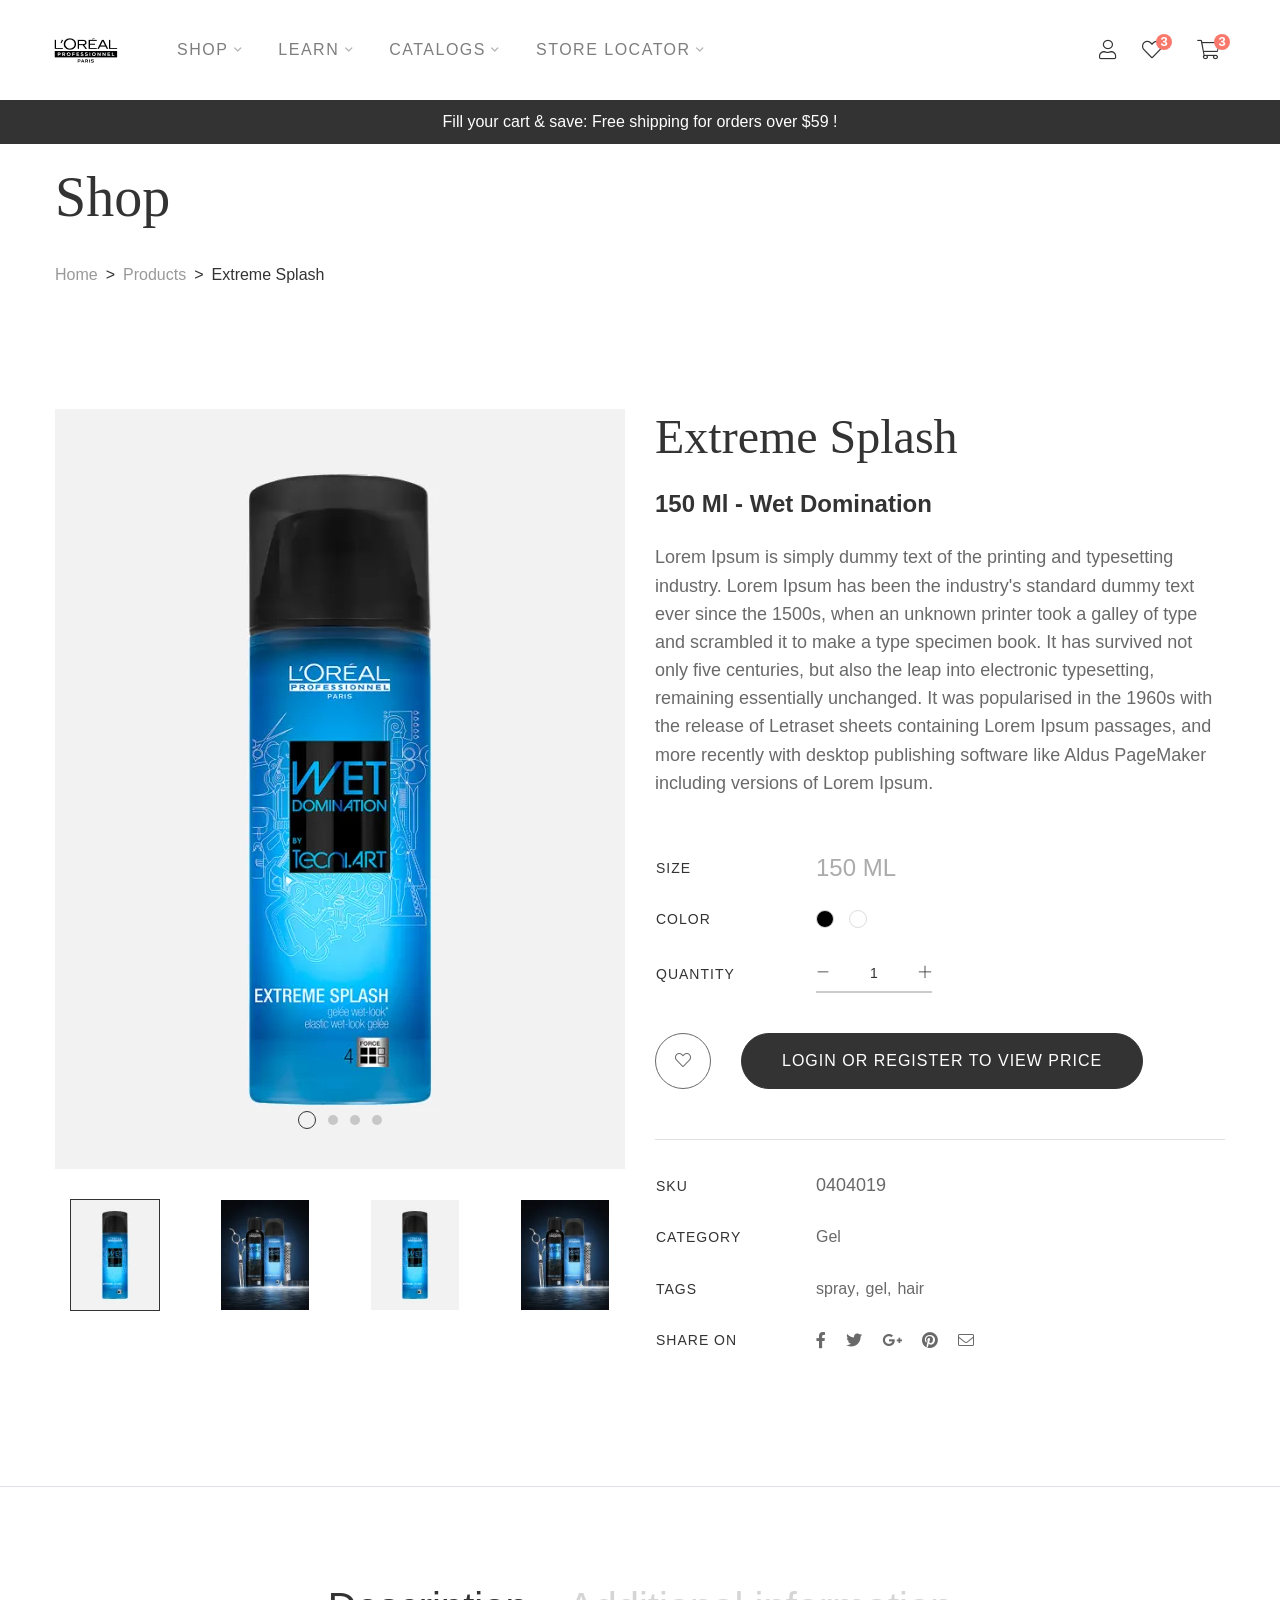
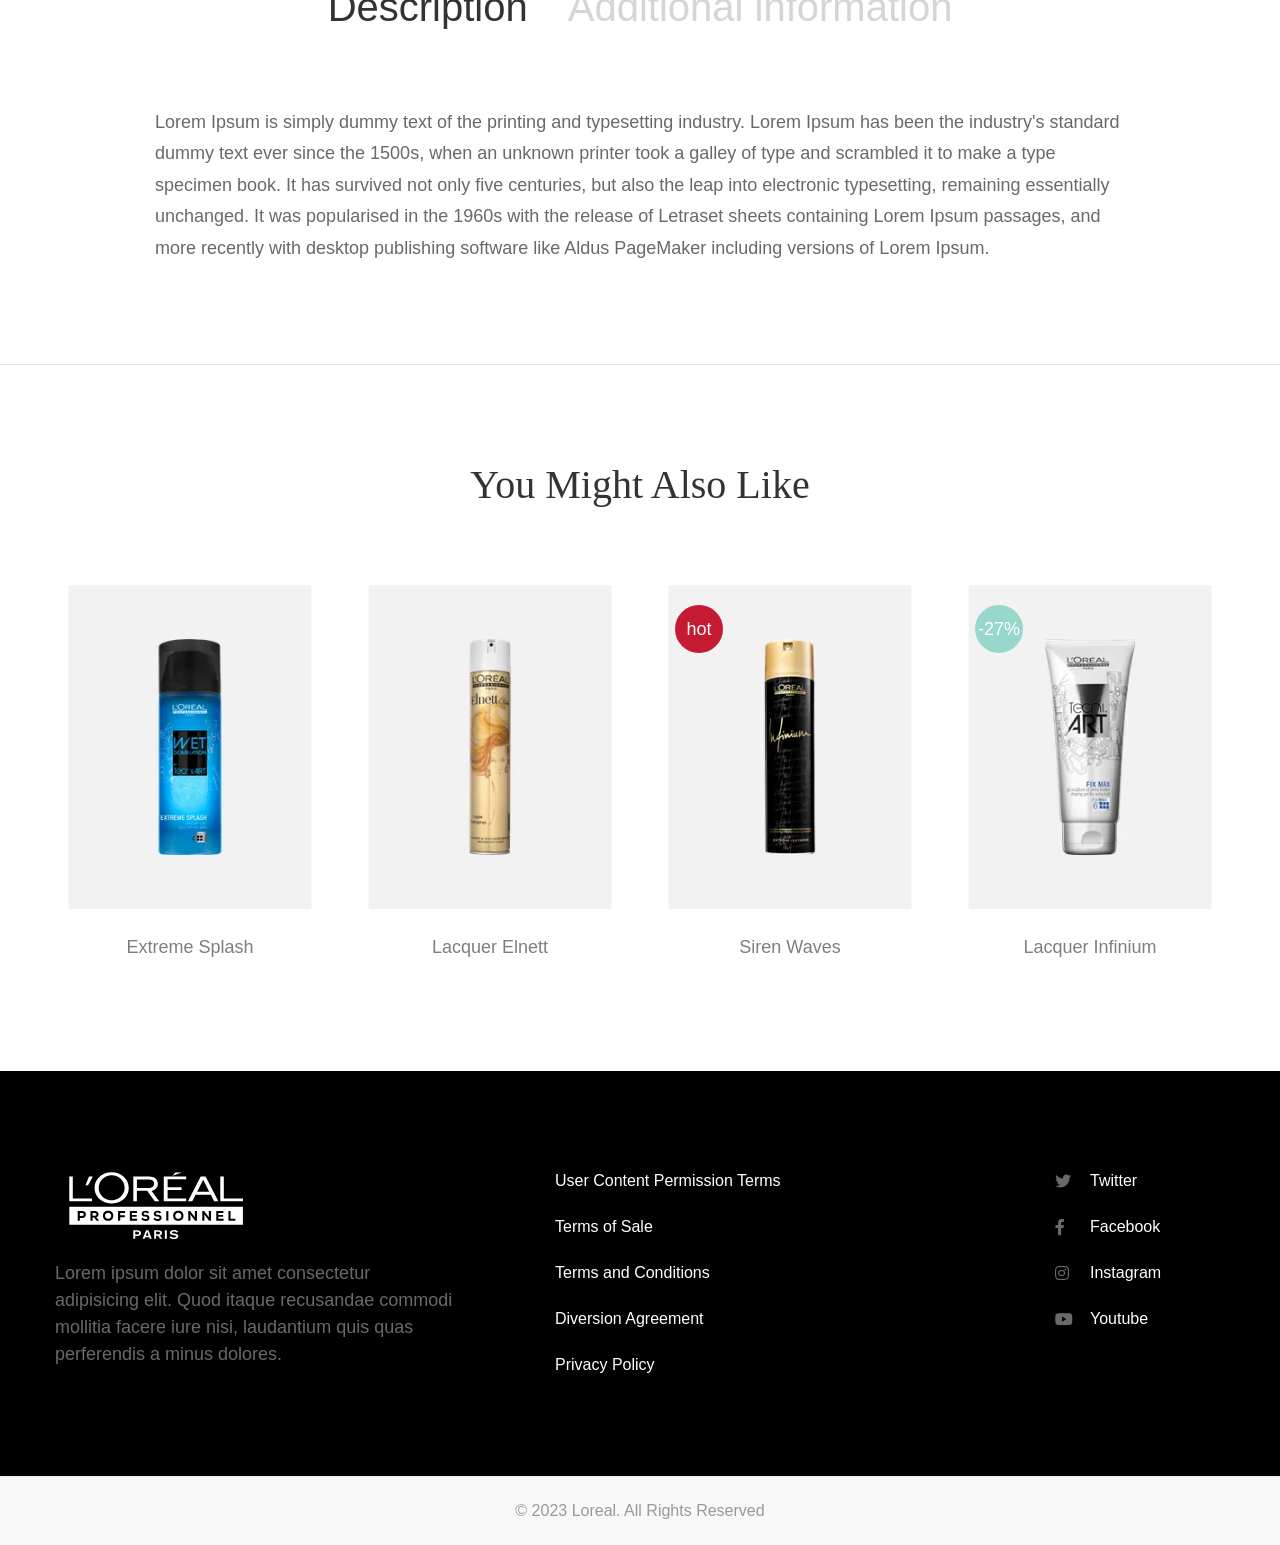
==== product-details.html @ 591c1746 "new Project" ====
<!DOCTYPE html>
<html class="no-js" lang="en">


<!-- Mirrored from htmldemo.net/learts/learts/product-details.html by HTTrack Website Copier/3.x [XR&CO'2014], Wed, 22 Mar 2023 07:00:36 GMT -->
<head>
    <meta charset="utf-8">
    <meta http-equiv="x-ua-compatible" content="ie=edge">
    <title>L'Oréal Professionnel Hair Color, Hair Care, Hair Styling & Hair Treatment Products</title>
    <meta name="robots" content="noindex, follow" />
    <meta name="description" content="">
    <meta name="viewport" content="width=device-width, initial-scale=1, shrink-to-fit=no">
    <!-- Favicon -->
    <link rel="shortcut icon" type="image/x-icon" href="assets/images/favicon.ico">

    <!-- CSS
	============================================ -->

    <!-- Vendor CSS (Bootstrap & Icon Font) -->
    <link rel="stylesheet" href="assets/css/vendor/bootstrap.min.css">
    <link rel="stylesheet" href="assets/css/vendor/font-awesome-pro.min.css">
    <link rel="stylesheet" href="assets/css/vendor/themify-icons.css">

    <!-- Plugins CSS (All Plugins Files) -->
    <link rel="stylesheet" href="assets/css/plugins/select2.min.css">
    <link rel="stylesheet" href="assets/css/plugins/perfect-scrollbar.css">
    <link rel="stylesheet" href="assets/css/plugins/swiper.min.css">
    <link rel="stylesheet" href="assets/css/plugins/nice-select.css">
    <link rel="stylesheet" href="assets/css/plugins/ion.rangeSlider.min.css">
    <link rel="stylesheet" href="assets/css/plugins/photoswipe.css">
    <link rel="stylesheet" href="assets/css/plugins/photoswipe-default-skin.css">
    <link rel="stylesheet" href="assets/css/plugins/magnific-popup.css">
    <link rel="stylesheet" href="assets/css/plugins/slick.css">

    <!-- Main Style CSS -->
    <!-- <link rel="stylesheet" href="assets/css/style.css"> -->

    <!-- Use the minified version files listed below for better performance and remove the files listed above -->
    <!-- <link rel="stylesheet" href="assets/css/vendor/vendor.min.css">
    <link rel="stylesheet" href="assets/css/plugins/plugins.min.css"> -->
    <link rel="stylesheet" href="assets/css/style.css">

</head>

<body>

    <!-- Header Section Start -->
    <div class="header-section section section-fluid bg-white d-none d-xl-block">
        <div class="container">
            <div class="row align-items-center">

                <!-- Header Logo Start -->
                <div class="col-auto">
                    <div class="header-logo">
                        <a href="index.html"><img src="assets/images/logo/logo-2.webp" alt="Learts Logo"></a>
                    </div>
                </div>
                <!-- Header Logo End -->

                <!-- Search Start -->
                <div class="col-auto me-auto">
                    <nav class="site-main-menu site-main-menu-left menu-height-100 justify-content-center">
                        <ul>
                            <li class="has-children"><a href="#"><span class="menu-text">Shop</span></a>
                                <ul class="sub-menu mega-menu">
                                    <li>
                                        <a href="javascript:void(0);" class="mega-menu-title"><span class="menu-text">Product Formats</span></a>
                                        <ul>
                                            <li> <a href="javascript:void(0);"><span class="menu-text">Best Sellers</span></a></li>
                                            <li> <a href="javascript:void(0);"><span class="menu-text">Permanent</span></a></li>
                                            <li> <a href="javascript:void(0);"><span class="menu-text">Permanent and Ammonia-Free</span></a></li>
                                            <li> <a href="javascript:void(0);"><span class="menu-text">Semi Permanent and Ammonia-Free</span></a></li>
                                            <li> <a href="javascript:void(0);"><span class="menu-text">Decolouration</span></a></li>
                                            <li> <a href="javascript:void(0);"><span class="menu-text">lazy_active</span></a></li>
                                        </ul>
                                    </li>
                                    <li>
                                        <a href="javascript:void(0);" class="mega-menu-title"><span class="menu-text">Results</span></a>
                                        <ul>
                                            <li><a href="javascript:void(0);"><span class="menu-text">Mochas</span></a></li>
                                            <li><a href="javascript:void(0);"><span class="menu-text">Ombre</span></a></li>
                                            <li><a href="javascript:void(0);"><span class="menu-text">Balayage</span></a></li>
                                            <li><a href="javascript:void(0);"><span class="menu-text">Reds, Iridescents &amp; Coppers</span></a></li>
                                            <li><a href="javascript:void(0);"><span class="menu-text">Warm Browns</span></a></li>
                                            <li><a href="javascript:void(0);"><span class="menu-text">Cool Browns</span></a></li>
                                            <li><a href="javascript:void(0);"><span class="menu-text">Golds</span></a></li>
                                            <li><a href="javascript:void(0);"><span class="menu-text">Ashes, Mattes</span></a></li>
                                            <li><a href="javascript:void(0);"><span class="menu-text">All Hair Color Results</span></a></li>
                                    </ul>
                                    </li>
                                    <li>
                                        <a href="javascript:void(0);" class="mega-menu-title"><span class="menu-text">Ranges</span></a>
                                        <ul>
                                            <li><a href="javascript:void(0);"><span class="menu-text">Majirel</span></a></li>
                                            <li><a href="javascript:void(0);"><span class="menu-text">Inoa</span></a></li>
                                            <li><a href="javascript:void(0);"><span class="menu-text">Dia Color</span></a></li>
                                            <li><a href="javascript:void(0);"><span class="menu-text">Blond Studio</span></a></li>
                                            <li><a href="javascript:void(0);"><span class="menu-text">All Hair Color Ranges</span></a></li>
                                    </ul>
                                    </li>
                                </ul>
                            </li>
                            <li class="has-children"><a href="#"><span class="menu-text">Learn</span></a>
                                <ul class="sub-menu mega-menu">
                                    <li>
                                        <a href="javascript:void(0);" class="mega-menu-title"><span class="menu-text">Product Formats</span></a>
                                        <ul>
                                            <li> <a href="javascript:void(0);"><span class="menu-text">Best Sellers</span></a></li>
                                            <li> <a href="javascript:void(0);"><span class="menu-text">Permanent</span></a></li>
                                            <li> <a href="javascript:void(0);"><span class="menu-text">Permanent and Ammonia-Free</span></a></li>
                                            <li> <a href="javascript:void(0);"><span class="menu-text">Semi Permanent and Ammonia-Free</span></a></li>
                                            <li> <a href="javascript:void(0);"><span class="menu-text">Decolouration</span></a></li>
                                            <li> <a href="javascript:void(0);"><span class="menu-text">lazy_active</span></a></li>
                                        </ul>
                                    </li>
                                    <li>
                                        <a href="javascript:void(0);" class="mega-menu-title"><span class="menu-text">Results</span></a>
                                        <ul>
                                            <li><a href="javascript:void(0);"><span class="menu-text">Mochas</span></a></li>
                                            <li><a href="javascript:void(0);"><span class="menu-text">Ombre</span></a></li>
                                            <li><a href="javascript:void(0);"><span class="menu-text">Balayage</span></a></li>
                                            <li><a href="javascript:void(0);"><span class="menu-text">Reds, Iridescents &amp; Coppers</span></a></li>
                                            <li><a href="javascript:void(0);"><span class="menu-text">Warm Browns</span></a></li>
                                            <li><a href="javascript:void(0);"><span class="menu-text">Cool Browns</span></a></li>
                                            <li><a href="javascript:void(0);"><span class="menu-text">Golds</span></a></li>
                                            <li><a href="javascript:void(0);"><span class="menu-text">Ashes, Mattes</span></a></li>
                                            <li><a href="javascript:void(0);"><span class="menu-text">All Hair Color Results</span></a></li>
                                    </ul>
                                    </li>
                                    <li>
                                        <a href="javascript:void(0);" class="mega-menu-title"><span class="menu-text">Ranges</span></a>
                                        <ul>
                                            <li><a href="javascript:void(0);"><span class="menu-text">Majirel</span></a></li>
                                            <li><a href="javascript:void(0);"><span class="menu-text">Inoa</span></a></li>
                                            <li><a href="javascript:void(0);"><span class="menu-text">Dia Color</span></a></li>
                                            <li><a href="javascript:void(0);"><span class="menu-text">Blond Studio</span></a></li>
                                            <li><a href="javascript:void(0);"><span class="menu-text">All Hair Color Ranges</span></a></li>
                                    </ul>
                                    </li>
                                </ul>
                            </li>
                            <li class="has-children"><a href="#"><span class="menu-text">Catalogs</span></a>
                                <ul class="sub-menu mega-menu">
                                    <li>
                                        <a href="javascript:void(0);" class="mega-menu-title"><span class="menu-text">Product Formats</span></a>
                                        <ul>
                                            <li> <a href="javascript:void(0);"><span class="menu-text">Best Sellers</span></a></li>
                                            <li> <a href="javascript:void(0);"><span class="menu-text">Permanent</span></a></li>
                                            <li> <a href="javascript:void(0);"><span class="menu-text">Permanent and Ammonia-Free</span></a></li>
                                            <li> <a href="javascript:void(0);"><span class="menu-text">Semi Permanent and Ammonia-Free</span></a></li>
                                            <li> <a href="javascript:void(0);"><span class="menu-text">Decolouration</span></a></li>
                                            <li> <a href="javascript:void(0);"><span class="menu-text">lazy_active</span></a></li>
                                        </ul>
                                    </li>
                                    <li>
                                        <a href="javascript:void(0);" class="mega-menu-title"><span class="menu-text">Results</span></a>
                                        <ul>
                                            <li><a href="javascript:void(0);"><span class="menu-text">Mochas</span></a></li>
                                            <li><a href="javascript:void(0);"><span class="menu-text">Ombre</span></a></li>
                                            <li><a href="javascript:void(0);"><span class="menu-text">Balayage</span></a></li>
                                            <li><a href="javascript:void(0);"><span class="menu-text">Reds, Iridescents &amp; Coppers</span></a></li>
                                            <li><a href="javascript:void(0);"><span class="menu-text">Warm Browns</span></a></li>
                                            <li><a href="javascript:void(0);"><span class="menu-text">Cool Browns</span></a></li>
                                            <li><a href="javascript:void(0);"><span class="menu-text">Golds</span></a></li>
                                            <li><a href="javascript:void(0);"><span class="menu-text">Ashes, Mattes</span></a></li>
                                            <li><a href="javascript:void(0);"><span class="menu-text">All Hair Color Results</span></a></li>
                                    </ul>
                                    </li>
                                    <li>
                                        <a href="javascript:void(0);" class="mega-menu-title"><span class="menu-text">Ranges</span></a>
                                        <ul>
                                            <li><a href="javascript:void(0);"><span class="menu-text">Majirel</span></a></li>
                                            <li><a href="javascript:void(0);"><span class="menu-text">Inoa</span></a></li>
                                            <li><a href="javascript:void(0);"><span class="menu-text">Dia Color</span></a></li>
                                            <li><a href="javascript:void(0);"><span class="menu-text">Blond Studio</span></a></li>
                                            <li><a href="javascript:void(0);"><span class="menu-text">All Hair Color Ranges</span></a></li>
                                    </ul>
                                    </li>
                                </ul>
                            </li>
                            <li class="has-children"><a href="#"><span class="menu-text">Store Locator</span></a>
                                <ul class="sub-menu mega-menu">
                                    <li>
                                        <a href="javascript:void(0);" class="mega-menu-title"><span class="menu-text">Product Formats</span></a>
                                        <ul>
                                            <li> <a href="javascript:void(0);"><span class="menu-text">Best Sellers</span></a></li>
                                            <li> <a href="javascript:void(0);"><span class="menu-text">Permanent</span></a></li>
                                            <li> <a href="javascript:void(0);"><span class="menu-text">Permanent and Ammonia-Free</span></a></li>
                                            <li> <a href="javascript:void(0);"><span class="menu-text">Semi Permanent and Ammonia-Free</span></a></li>
                                            <li> <a href="javascript:void(0);"><span class="menu-text">Decolouration</span></a></li>
                                            <li> <a href="javascript:void(0);"><span class="menu-text">lazy_active</span></a></li>
                                        </ul>
                                    </li>
                                    <li>
                                        <a href="javascript:void(0);" class="mega-menu-title"><span class="menu-text">Results</span></a>
                                        <ul>
                                            <li><a href="javascript:void(0);"><span class="menu-text">Mochas</span></a></li>
                                            <li><a href="javascript:void(0);"><span class="menu-text">Ombre</span></a></li>
                                            <li><a href="javascript:void(0);"><span class="menu-text">Balayage</span></a></li>
                                            <li><a href="javascript:void(0);"><span class="menu-text">Reds, Iridescents &amp; Coppers</span></a></li>
                                            <li><a href="javascript:void(0);"><span class="menu-text">Warm Browns</span></a></li>
                                            <li><a href="javascript:void(0);"><span class="menu-text">Cool Browns</span></a></li>
                                            <li><a href="javascript:void(0);"><span class="menu-text">Golds</span></a></li>
                                            <li><a href="javascript:void(0);"><span class="menu-text">Ashes, Mattes</span></a></li>
                                            <li><a href="javascript:void(0);"><span class="menu-text">All Hair Color Results</span></a></li>
                                    </ul>
                                    </li>
                                    <li>
                                        <a href="javascript:void(0);" class="mega-menu-title"><span class="menu-text">Ranges</span></a>
                                        <ul>
                                            <li><a href="javascript:void(0);"><span class="menu-text">Majirel</span></a></li>
                                            <li><a href="javascript:void(0);"><span class="menu-text">Inoa</span></a></li>
                                            <li><a href="javascript:void(0);"><span class="menu-text">Dia Color</span></a></li>
                                            <li><a href="javascript:void(0);"><span class="menu-text">Blond Studio</span></a></li>
                                            <li><a href="javascript:void(0);"><span class="menu-text">All Hair Color Ranges</span></a></li>
                                    </ul>
                                    </li>
                                </ul>
                            </li>
                        </ul>
                    </nav>
                </div>
                <!-- Search End -->

                <!-- Header Tools Start -->
                <div class="col-auto">
                    <div class="header-tools justify-content-end">
                        <div class="header-login">
                            <a href="my-account.html"><i class="fal fa-user"></i></a>
                        </div>
                        <div class="header-wishlist">
                            <a href="#offcanvas-wishlist" class="offcanvas-toggle"><span class="wishlist-count">3</span><i class="fal fa-heart"></i></a>
                        </div>
                        <div class="header-cart">
                            <a href="#offcanvas-cart" class="offcanvas-toggle"><span class="cart-count">3</span><i class="fal fa-shopping-cart"></i></a>
                        </div>
                    </div>
                </div>
                <!-- Header Tools End -->

            </div>
        </div>

    </div>
    <!-- Header Section End -->

    <!-- Header Section Start -->
    <div class="sticky-header section bg-white section-fluid d-none d-xl-block">
        <div class="container">
            <div class="row align-items-center">

                <!-- Header Logo Start -->
                <div class="col-xl-auto col">
                    <div class="header-logo">
                        <a href="index.html"><img src="assets/images/logo/logo-2.webp" alt="Learts Logo"></a>
                    </div>
                </div>
                <!-- Header Logo End -->

                <!-- Search Start -->
                <div class="col-auto me-auto d-none d-xl-block">
                    <nav class="site-main-menu site-main-menu-left justify-content-center">
                        <ul>
                            <li class="has-children"><a href="#"><span class="menu-text">Shop</span></a>
                                <ul class="sub-menu mega-menu">
                                    <li>
                                        <a href="javascript:void(0);" class="mega-menu-title"><span class="menu-text">Product Formats</span></a>
                                        <ul>
                                            <li> <a href="javascript:void(0);"><span class="menu-text">Best Sellers</span></a></li>
                                            <li> <a href="javascript:void(0);"><span class="menu-text">Permanent</span></a></li>
                                            <li> <a href="javascript:void(0);"><span class="menu-text">Permanent and Ammonia-Free</span></a></li>
                                            <li> <a href="javascript:void(0);"><span class="menu-text">Semi Permanent and Ammonia-Free</span></a></li>
                                            <li> <a href="javascript:void(0);"><span class="menu-text">Decolouration</span></a></li>
                                            <li> <a href="javascript:void(0);"><span class="menu-text">lazy_active</span></a></li>
                                        </ul>
                                    </li>
                                    <li>
                                        <a href="javascript:void(0);" class="mega-menu-title"><span class="menu-text">Results</span></a>
                                        <ul>
                                            <li><a href="javascript:void(0);"><span class="menu-text">Mochas</span></a></li>
                                            <li><a href="javascript:void(0);"><span class="menu-text">Ombre</span></a></li>
                                            <li><a href="javascript:void(0);"><span class="menu-text">Balayage</span></a></li>
                                            <li><a href="javascript:void(0);"><span class="menu-text">Reds, Iridescents &amp; Coppers</span></a></li>
                                            <li><a href="javascript:void(0);"><span class="menu-text">Warm Browns</span></a></li>
                                            <li><a href="javascript:void(0);"><span class="menu-text">Cool Browns</span></a></li>
                                            <li><a href="javascript:void(0);"><span class="menu-text">Golds</span></a></li>
                                            <li><a href="javascript:void(0);"><span class="menu-text">Ashes, Mattes</span></a></li>
                                            <li><a href="javascript:void(0);"><span class="menu-text">All Hair Color Results</span></a></li>
                                    </ul>
                                    </li>
                                    <li>
                                        <a href="javascript:void(0);" class="mega-menu-title"><span class="menu-text">Ranges</span></a>
                                        <ul>
                                            <li><a href="javascript:void(0);"><span class="menu-text">Majirel</span></a></li>
                                            <li><a href="javascript:void(0);"><span class="menu-text">Inoa</span></a></li>
                                            <li><a href="javascript:void(0);"><span class="menu-text">Dia Color</span></a></li>
                                            <li><a href="javascript:void(0);"><span class="menu-text">Blond Studio</span></a></li>
                                            <li><a href="javascript:void(0);"><span class="menu-text">All Hair Color Ranges</span></a></li>
                                    </ul>
                                    </li>
                                </ul>
                            </li>
                            <li class="has-children"><a href="#"><span class="menu-text">Learn</span></a>
                                <ul class="sub-menu mega-menu">
                                    <li>
                                        <a href="javascript:void(0);" class="mega-menu-title"><span class="menu-text">Product Formats</span></a>
                                        <ul>
                                            <li> <a href="javascript:void(0);"><span class="menu-text">Best Sellers</span></a></li>
                                            <li> <a href="javascript:void(0);"><span class="menu-text">Permanent</span></a></li>
                                            <li> <a href="javascript:void(0);"><span class="menu-text">Permanent and Ammonia-Free</span></a></li>
                                            <li> <a href="javascript:void(0);"><span class="menu-text">Semi Permanent and Ammonia-Free</span></a></li>
                                            <li> <a href="javascript:void(0);"><span class="menu-text">Decolouration</span></a></li>
                                            <li> <a href="javascript:void(0);"><span class="menu-text">lazy_active</span></a></li>
                                        </ul>
                                    </li>
                                    <li>
                                        <a href="javascript:void(0);" class="mega-menu-title"><span class="menu-text">Results</span></a>
                                        <ul>
                                            <li><a href="javascript:void(0);"><span class="menu-text">Mochas</span></a></li>
                                            <li><a href="javascript:void(0);"><span class="menu-text">Ombre</span></a></li>
                                            <li><a href="javascript:void(0);"><span class="menu-text">Balayage</span></a></li>
                                            <li><a href="javascript:void(0);"><span class="menu-text">Reds, Iridescents &amp; Coppers</span></a></li>
                                            <li><a href="javascript:void(0);"><span class="menu-text">Warm Browns</span></a></li>
                                            <li><a href="javascript:void(0);"><span class="menu-text">Cool Browns</span></a></li>
                                            <li><a href="javascript:void(0);"><span class="menu-text">Golds</span></a></li>
                                            <li><a href="javascript:void(0);"><span class="menu-text">Ashes, Mattes</span></a></li>
                                            <li><a href="javascript:void(0);"><span class="menu-text">All Hair Color Results</span></a></li>
                                    </ul>
                                    </li>
                                    <li>
                                        <a href="javascript:void(0);" class="mega-menu-title"><span class="menu-text">Ranges</span></a>
                                        <ul>
                                            <li><a href="javascript:void(0);"><span class="menu-text">Majirel</span></a></li>
                                            <li><a href="javascript:void(0);"><span class="menu-text">Inoa</span></a></li>
                                            <li><a href="javascript:void(0);"><span class="menu-text">Dia Color</span></a></li>
                                            <li><a href="javascript:void(0);"><span class="menu-text">Blond Studio</span></a></li>
                                            <li><a href="javascript:void(0);"><span class="menu-text">All Hair Color Ranges</span></a></li>
                                    </ul>
                                    </li>
                                </ul>
                            </li>
                            <li class="has-children"><a href="#"><span class="menu-text">Catalogs</span></a>
                                <ul class="sub-menu mega-menu">
                                    <li>
                                        <a href="javascript:void(0);" class="mega-menu-title"><span class="menu-text">Product Formats</span></a>
                                        <ul>
                                            <li> <a href="javascript:void(0);"><span class="menu-text">Best Sellers</span></a></li>
                                            <li> <a href="javascript:void(0);"><span class="menu-text">Permanent</span></a></li>
                                            <li> <a href="javascript:void(0);"><span class="menu-text">Permanent and Ammonia-Free</span></a></li>
                                            <li> <a href="javascript:void(0);"><span class="menu-text">Semi Permanent and Ammonia-Free</span></a></li>
                                            <li> <a href="javascript:void(0);"><span class="menu-text">Decolouration</span></a></li>
                                            <li> <a href="javascript:void(0);"><span class="menu-text">lazy_active</span></a></li>
                                        </ul>
                                    </li>
                                    <li>
                                        <a href="javascript:void(0);" class="mega-menu-title"><span class="menu-text">Results</span></a>
                                        <ul>
                                            <li><a href="javascript:void(0);"><span class="menu-text">Mochas</span></a></li>
                                            <li><a href="javascript:void(0);"><span class="menu-text">Ombre</span></a></li>
                                            <li><a href="javascript:void(0);"><span class="menu-text">Balayage</span></a></li>
                                            <li><a href="javascript:void(0);"><span class="menu-text">Reds, Iridescents &amp; Coppers</span></a></li>
                                            <li><a href="javascript:void(0);"><span class="menu-text">Warm Browns</span></a></li>
                                            <li><a href="javascript:void(0);"><span class="menu-text">Cool Browns</span></a></li>
                                            <li><a href="javascript:void(0);"><span class="menu-text">Golds</span></a></li>
                                            <li><a href="javascript:void(0);"><span class="menu-text">Ashes, Mattes</span></a></li>
                                            <li><a href="javascript:void(0);"><span class="menu-text">All Hair Color Results</span></a></li>
                                    </ul>
                                    </li>
                                    <li>
                                        <a href="javascript:void(0);" class="mega-menu-title"><span class="menu-text">Ranges</span></a>
                                        <ul>
                                            <li><a href="javascript:void(0);"><span class="menu-text">Majirel</span></a></li>
                                            <li><a href="javascript:void(0);"><span class="menu-text">Inoa</span></a></li>
                                            <li><a href="javascript:void(0);"><span class="menu-text">Dia Color</span></a></li>
                                            <li><a href="javascript:void(0);"><span class="menu-text">Blond Studio</span></a></li>
                                            <li><a href="javascript:void(0);"><span class="menu-text">All Hair Color Ranges</span></a></li>
                                    </ul>
                                    </li>
                                </ul>
                            </li>
                            <li class="has-children"><a href="#"><span class="menu-text">Store Locator</span></a>
                                <ul class="sub-menu mega-menu">
                                    <li>
                                        <a href="javascript:void(0);" class="mega-menu-title"><span class="menu-text">Product Formats</span></a>
                                        <ul>
                                            <li> <a href="javascript:void(0);"><span class="menu-text">Best Sellers</span></a></li>
                                            <li> <a href="javascript:void(0);"><span class="menu-text">Permanent</span></a></li>
                                            <li> <a href="javascript:void(0);"><span class="menu-text">Permanent and Ammonia-Free</span></a></li>
                                            <li> <a href="javascript:void(0);"><span class="menu-text">Semi Permanent and Ammonia-Free</span></a></li>
                                            <li> <a href="javascript:void(0);"><span class="menu-text">Decolouration</span></a></li>
                                            <li> <a href="javascript:void(0);"><span class="menu-text">lazy_active</span></a></li>
                                        </ul>
                                    </li>
                                    <li>
                                        <a href="javascript:void(0);" class="mega-menu-title"><span class="menu-text">Results</span></a>
                                        <ul>
                                            <li><a href="javascript:void(0);"><span class="menu-text">Mochas</span></a></li>
                                            <li><a href="javascript:void(0);"><span class="menu-text">Ombre</span></a></li>
                                            <li><a href="javascript:void(0);"><span class="menu-text">Balayage</span></a></li>
                                            <li><a href="javascript:void(0);"><span class="menu-text">Reds, Iridescents &amp; Coppers</span></a></li>
                                            <li><a href="javascript:void(0);"><span class="menu-text">Warm Browns</span></a></li>
                                            <li><a href="javascript:void(0);"><span class="menu-text">Cool Browns</span></a></li>
                                            <li><a href="javascript:void(0);"><span class="menu-text">Golds</span></a></li>
                                            <li><a href="javascript:void(0);"><span class="menu-text">Ashes, Mattes</span></a></li>
                                            <li><a href="javascript:void(0);"><span class="menu-text">All Hair Color Results</span></a></li>
                                    </ul>
                                    </li>
                                    <li>
                                        <a href="javascript:void(0);" class="mega-menu-title"><span class="menu-text">Ranges</span></a>
                                        <ul>
                                            <li><a href="javascript:void(0);"><span class="menu-text">Majirel</span></a></li>
                                            <li><a href="javascript:void(0);"><span class="menu-text">Inoa</span></a></li>
                                            <li><a href="javascript:void(0);"><span class="menu-text">Dia Color</span></a></li>
                                            <li><a href="javascript:void(0);"><span class="menu-text">Blond Studio</span></a></li>
                                            <li><a href="javascript:void(0);"><span class="menu-text">All Hair Color Ranges</span></a></li>
                                    </ul>
                                    </li>
                                </ul>
                            </li>
                        </ul>
                    </nav>
                </div>
                <!-- Search End -->

            </div>
        </div>

    </div>
    <!-- Header Section End -->
    <!-- Mobile Header Section Start -->
    <div class="mobile-header bg-white section d-xl-none">
        <div class="container">
            <div class="row align-items-center">

                <!-- Header Logo Start -->
                <div class="col">
                    <div class="header-logo">
                        <a href="index.html"><img src="assets/images/logo/logo-2.webp" alt="Learts Logo"></a>
                    </div>
                </div>
                <!-- Header Logo End -->

                <!-- Header Tools Start -->
                <div class="col-auto">
                    <div class="header-tools justify-content-end">
                        <div class="header-login d-none d-sm-block">
                            <a href="my-account.html"><i class="fal fa-user"></i></a>
                        </div>
                        <div class="header-search d-none d-sm-block">
                            <a href="#offcanvas-search" class="offcanvas-toggle"><i class="fal fa-search"></i></a>
                        </div>
                        <div class="header-wishlist d-none d-sm-block">
                            <a href="#offcanvas-wishlist" class="offcanvas-toggle"><span class="wishlist-count">3</span><i class="fal fa-heart"></i></a>
                        </div>
                        <div class="header-cart">
                            <a href="#offcanvas-cart" class="offcanvas-toggle"><span class="cart-count">3</span><i class="fal fa-shopping-cart"></i></a>
                        </div>
                        <div class="mobile-menu-toggle">
                            <a href="#offcanvas-mobile-menu" class="offcanvas-toggle">
                                <svg viewBox="0 0 800 600">
                                    <path d="M300,220 C300,220 520,220 540,220 C740,220 640,540 520,420 C440,340 300,200 300,200" class="top"></path>
                                    <path d="M300,320 L540,320" class="middle"></path>
                                    <path d="M300,210 C300,210 520,210 540,210 C740,210 640,530 520,410 C440,330 300,190 300,190" class="bottom" transform="translate(480, 320) scale(1, -1) translate(-480, -318) "></path>
                                </svg>
                            </a>
                        </div>
                    </div>
                </div>
                <!-- Header Tools End -->

            </div>
        </div>
    </div>
    <!-- Mobile Header Section End -->

    <!-- Mobile Header Section Start -->
    <div class="mobile-header sticky-header bg-white section d-xl-none">
        <div class="container">
            <div class="row align-items-center">

                <!-- Header Logo Start -->
                <div class="col">
                    <div class="header-logo">
                        <a href="index.html"><img src="assets/images/logo/logo-2.webp" alt="Learts Logo"></a>
                    </div>
                </div>
                <!-- Header Logo End -->

                <!-- Header Tools Start -->
                <div class="col-auto">
                    <div class="header-tools justify-content-end">
                        <div class="header-login d-none d-sm-block">
                            <a href="my-account.html"><i class="fal fa-user"></i></a>
                        </div>
                        <div class="header-search d-none d-sm-block">
                            <a href="#offcanvas-search" class="offcanvas-toggle"><i class="fal fa-search"></i></a>
                        </div>
                        <div class="header-wishlist d-none d-sm-block">
                            <a href="#offcanvas-wishlist" class="offcanvas-toggle"><span class="wishlist-count">3</span><i class="fal fa-heart"></i></a>
                        </div>
                        <div class="header-cart">
                            <a href="#offcanvas-cart" class="offcanvas-toggle"><span class="cart-count">3</span><i class="fal fa-shopping-cart"></i></a>
                        </div>
                        <div class="mobile-menu-toggle">
                            <a href="#offcanvas-mobile-menu" class="offcanvas-toggle">
                                <svg viewBox="0 0 800 600">
                                    <path d="M300,220 C300,220 520,220 540,220 C740,220 640,540 520,420 C440,340 300,200 300,200" class="top"></path>
                                    <path d="M300,320 L540,320" class="middle"></path>
                                    <path d="M300,210 C300,210 520,210 540,210 C740,210 640,530 520,410 C440,330 300,190 300,190" class="bottom" transform="translate(480, 320) scale(1, -1) translate(-480, -318) "></path>
                                </svg>
                            </a>
                        </div>
                    </div>
                </div>
                <!-- Header Tools End -->

            </div>
        </div>
    </div>
    <!-- Mobile Header Section End -->

    <!-- OffCanvas Wishlist Start -->
    <div id="offcanvas-wishlist" class="offcanvas offcanvas-wishlist">
        <div class="inner">
            <div class="head">
                <span class="title">Wishlist</span>
                <button class="offcanvas-close">×</button>
            </div>
            <div class="body customScroll">
                <ul class="minicart-product-list">
                    <li>
                        <a href="product-details.html" class="image"><img src="assets/images/product/cart-product-1.webp" alt="Cart product Image"></a>
                        <div class="content">
                            <a href="product-details.html" class="title">Walnut Cutting Board</a>
                            <span class="quantity-price">1 x <span class="amount">$100.00</span></span>
                            <a href="#" class="remove">×</a>
                        </div>
                    </li>
                    <li>
                        <a href="product-details.html" class="image"><img src="assets/images/product/cart-product-2.webp" alt="Cart product Image"></a>
                        <div class="content">
                            <a href="product-details.html" class="title">Lucky Wooden Elephant</a>
                            <span class="quantity-price">1 x <span class="amount">$35.00</span></span>
                            <a href="#" class="remove">×</a>
                        </div>
                    </li>
                    <li>
                        <a href="product-details.html" class="image"><img src="assets/images/product/cart-product-3.webp" alt="Cart product Image"></a>
                        <div class="content">
                            <a href="product-details.html" class="title">Fish Cut Out Set</a>
                            <span class="quantity-price">1 x <span class="amount">$9.00</span></span>
                            <a href="#" class="remove">×</a>
                        </div>
                    </li>
                </ul>
            </div>
            <div class="foot">
                <div class="buttons">
                    <a href="wishlist.html" class="btn btn-dark btn-hover-primary">view wishlist</a>
                </div>
            </div>
        </div>
    </div>
    <!-- OffCanvas Wishlist End -->

    <!-- OffCanvas Cart Start -->
    <div id="offcanvas-cart" class="offcanvas offcanvas-cart">
        <div class="inner">
            <div class="head">
                <span class="title">Cart</span>
                <button class="offcanvas-close">×</button>
            </div>
            <div class="body customScroll">
                <ul class="minicart-product-list">
                    <li>
                        <a href="product-details.html" class="image"><img src="assets/images/product/cart-product-1.webp" alt="Cart product Image"></a>
                        <div class="content">
                            <a href="product-details.html" class="title">Walnut Cutting Board</a>
                            <span class="quantity-price">1 x <span class="amount">$100.00</span></span>
                            <a href="#" class="remove">×</a>
                        </div>
                    </li>
                    <li>
                        <a href="product-details.html" class="image"><img src="assets/images/product/cart-product-2.webp" alt="Cart product Image"></a>
                        <div class="content">
                            <a href="product-details.html" class="title">Lucky Wooden Elephant</a>
                            <span class="quantity-price">1 x <span class="amount">$35.00</span></span>
                            <a href="#" class="remove">×</a>
                        </div>
                    </li>
                    <li>
                        <a href="product-details.html" class="image"><img src="assets/images/product/cart-product-3.webp" alt="Cart product Image"></a>
                        <div class="content">
                            <a href="product-details.html" class="title">Fish Cut Out Set</a>
                            <span class="quantity-price">1 x <span class="amount">$9.00</span></span>
                            <a href="#" class="remove">×</a>
                        </div>
                    </li>
                </ul>
            </div>
            <div class="foot">
                <div class="sub-total">
                    <strong>Subtotal :</strong>
                    <span class="amount">$144.00</span>
                </div>
                <div class="buttons">
                    <a href="shopping-cart.html" class="btn btn-dark btn-hover-primary">view cart</a>
                    <a href="checkout.html" class="btn btn-outline-dark">checkout</a>
                </div>
                <p class="minicart-message">Free Shipping on All Orders Over $100!</p>
            </div>
        </div>
    </div>
    <!-- OffCanvas Cart End -->

    <!-- OffCanvas Search Start -->
    <div id="offcanvas-mobile-menu" class="offcanvas offcanvas-mobile-menu">
        <div class="inner customScroll">
            <div class="offcanvas-menu-search-form">
                <form action="#">
                    <input type="text" placeholder="Search...">
                    <button><i class="fal fa-search"></i></button>
                </form>
            </div>
            <div class="offcanvas-menu">
                <ul>
                    <li class="has-children"><a href="#"><span class="menu-text">Shop</span></a>
                        <ul class="sub-menu mega-menu">
                            <li>
                                <a href="javascript:void(0);" class="mega-menu-title"><span class="menu-text">Product Formats</span></a>
                                <ul>
                                    <li> <a href="javascript:void(0);"><span class="menu-text">Best Sellers</span></a></li>
                                    <li> <a href="javascript:void(0);"><span class="menu-text">Permanent</span></a></li>
                                    <li> <a href="javascript:void(0);"><span class="menu-text">Permanent and Ammonia-Free</span></a></li>
                                    <li> <a href="javascript:void(0);"><span class="menu-text">Semi Permanent and Ammonia-Free</span></a></li>
                                    <li> <a href="javascript:void(0);"><span class="menu-text">Decolouration</span></a></li>
                                    <li> <a href="javascript:void(0);"><span class="menu-text">lazy_active</span></a></li>
                                </ul>
                            </li>
                            <li>
                                <a href="javascript:void(0);" class="mega-menu-title"><span class="menu-text">Results</span></a>
                                <ul>
                                    <li><a href="javascript:void(0);"><span class="menu-text">Mochas</span></a></li>
                                    <li><a href="javascript:void(0);"><span class="menu-text">Ombre</span></a></li>
                                    <li><a href="javascript:void(0);"><span class="menu-text">Balayage</span></a></li>
                                    <li><a href="javascript:void(0);"><span class="menu-text">Reds, Iridescents &amp; Coppers</span></a></li>
                                    <li><a href="javascript:void(0);"><span class="menu-text">Warm Browns</span></a></li>
                                    <li><a href="javascript:void(0);"><span class="menu-text">Cool Browns</span></a></li>
                                    <li><a href="javascript:void(0);"><span class="menu-text">Golds</span></a></li>
                                    <li><a href="javascript:void(0);"><span class="menu-text">Ashes, Mattes</span></a></li>
                                    <li><a href="javascript:void(0);"><span class="menu-text">All Hair Color Results</span></a></li>
                            </ul>
                            </li>
                            <li>
                                <a href="javascript:void(0);" class="mega-menu-title"><span class="menu-text">Ranges</span></a>
                                <ul>
                                    <li><a href="javascript:void(0);"><span class="menu-text">Majirel</span></a></li>
                                    <li><a href="javascript:void(0);"><span class="menu-text">Inoa</span></a></li>
                                    <li><a href="javascript:void(0);"><span class="menu-text">Dia Color</span></a></li>
                                    <li><a href="javascript:void(0);"><span class="menu-text">Blond Studio</span></a></li>
                                    <li><a href="javascript:void(0);"><span class="menu-text">All Hair Color Ranges</span></a></li>
                            </ul>
                            </li>
                        </ul>
                    </li>
                    <li class="has-children"><a href="#"><span class="menu-text">Learn</span></a>
                        <ul class="sub-menu mega-menu">
                            <li>
                                <a href="javascript:void(0);" class="mega-menu-title"><span class="menu-text">Product Formats</span></a>
                                <ul>
                                    <li> <a href="javascript:void(0);"><span class="menu-text">Best Sellers</span></a></li>
                                    <li> <a href="javascript:void(0);"><span class="menu-text">Permanent</span></a></li>
                                    <li> <a href="javascript:void(0);"><span class="menu-text">Permanent and Ammonia-Free</span></a></li>
                                    <li> <a href="javascript:void(0);"><span class="menu-text">Semi Permanent and Ammonia-Free</span></a></li>
                                    <li> <a href="javascript:void(0);"><span class="menu-text">Decolouration</span></a></li>
                                    <li> <a href="javascript:void(0);"><span class="menu-text">lazy_active</span></a></li>
                                </ul>
                            </li>
                            <li>
                                <a href="javascript:void(0);" class="mega-menu-title"><span class="menu-text">Results</span></a>
                                <ul>
                                    <li><a href="javascript:void(0);"><span class="menu-text">Mochas</span></a></li>
                                    <li><a href="javascript:void(0);"><span class="menu-text">Ombre</span></a></li>
                                    <li><a href="javascript:void(0);"><span class="menu-text">Balayage</span></a></li>
                                    <li><a href="javascript:void(0);"><span class="menu-text">Reds, Iridescents &amp; Coppers</span></a></li>
                                    <li><a href="javascript:void(0);"><span class="menu-text">Warm Browns</span></a></li>
                                    <li><a href="javascript:void(0);"><span class="menu-text">Cool Browns</span></a></li>
                                    <li><a href="javascript:void(0);"><span class="menu-text">Golds</span></a></li>
                                    <li><a href="javascript:void(0);"><span class="menu-text">Ashes, Mattes</span></a></li>
                                    <li><a href="javascript:void(0);"><span class="menu-text">All Hair Color Results</span></a></li>
                            </ul>
                            </li>
                            <li>
                                <a href="javascript:void(0);" class="mega-menu-title"><span class="menu-text">Ranges</span></a>
                                <ul>
                                    <li><a href="javascript:void(0);"><span class="menu-text">Majirel</span></a></li>
                                    <li><a href="javascript:void(0);"><span class="menu-text">Inoa</span></a></li>
                                    <li><a href="javascript:void(0);"><span class="menu-text">Dia Color</span></a></li>
                                    <li><a href="javascript:void(0);"><span class="menu-text">Blond Studio</span></a></li>
                                    <li><a href="javascript:void(0);"><span class="menu-text">All Hair Color Ranges</span></a></li>
                            </ul>
                            </li>
                        </ul>
                    </li>
                    <li class="has-children"><a href="#"><span class="menu-text">Catalogs</span></a>
                        <ul class="sub-menu mega-menu">
                            <li>
                                <a href="javascript:void(0);" class="mega-menu-title"><span class="menu-text">Product Formats</span></a>
                                <ul>
                                    <li> <a href="javascript:void(0);"><span class="menu-text">Best Sellers</span></a></li>
                                    <li> <a href="javascript:void(0);"><span class="menu-text">Permanent</span></a></li>
                                    <li> <a href="javascript:void(0);"><span class="menu-text">Permanent and Ammonia-Free</span></a></li>
                                    <li> <a href="javascript:void(0);"><span class="menu-text">Semi Permanent and Ammonia-Free</span></a></li>
                                    <li> <a href="javascript:void(0);"><span class="menu-text">Decolouration</span></a></li>
                                    <li> <a href="javascript:void(0);"><span class="menu-text">lazy_active</span></a></li>
                                </ul>
                            </li>
                            <li>
                                <a href="javascript:void(0);" class="mega-menu-title"><span class="menu-text">Results</span></a>
                                <ul>
                                    <li><a href="javascript:void(0);"><span class="menu-text">Mochas</span></a></li>
                                    <li><a href="javascript:void(0);"><span class="menu-text">Ombre</span></a></li>
                                    <li><a href="javascript:void(0);"><span class="menu-text">Balayage</span></a></li>
                                    <li><a href="javascript:void(0);"><span class="menu-text">Reds, Iridescents &amp; Coppers</span></a></li>
                                    <li><a href="javascript:void(0);"><span class="menu-text">Warm Browns</span></a></li>
                                    <li><a href="javascript:void(0);"><span class="menu-text">Cool Browns</span></a></li>
                                    <li><a href="javascript:void(0);"><span class="menu-text">Golds</span></a></li>
                                    <li><a href="javascript:void(0);"><span class="menu-text">Ashes, Mattes</span></a></li>
                                    <li><a href="javascript:void(0);"><span class="menu-text">All Hair Color Results</span></a></li>
                            </ul>
                            </li>
                            <li>
                                <a href="javascript:void(0);" class="mega-menu-title"><span class="menu-text">Ranges</span></a>
                                <ul>
                                    <li><a href="javascript:void(0);"><span class="menu-text">Majirel</span></a></li>
                                    <li><a href="javascript:void(0);"><span class="menu-text">Inoa</span></a></li>
                                    <li><a href="javascript:void(0);"><span class="menu-text">Dia Color</span></a></li>
                                    <li><a href="javascript:void(0);"><span class="menu-text">Blond Studio</span></a></li>
                                    <li><a href="javascript:void(0);"><span class="menu-text">All Hair Color Ranges</span></a></li>
                            </ul>
                            </li>
                        </ul>
                    </li>
                    <li class="has-children"><a href="#"><span class="menu-text">Store Locator</span></a>
                        <ul class="sub-menu mega-menu">
                            <li>
                                <a href="javascript:void(0);" class="mega-menu-title"><span class="menu-text">Product Formats</span></a>
                                <ul>
                                    <li> <a href="javascript:void(0);"><span class="menu-text">Best Sellers</span></a></li>
                                    <li> <a href="javascript:void(0);"><span class="menu-text">Permanent</span></a></li>
                                    <li> <a href="javascript:void(0);"><span class="menu-text">Permanent and Ammonia-Free</span></a></li>
                                    <li> <a href="javascript:void(0);"><span class="menu-text">Semi Permanent and Ammonia-Free</span></a></li>
                                    <li> <a href="javascript:void(0);"><span class="menu-text">Decolouration</span></a></li>
                                    <li> <a href="javascript:void(0);"><span class="menu-text">lazy_active</span></a></li>
                                </ul>
                            </li>
                            <li>
                                <a href="javascript:void(0);" class="mega-menu-title"><span class="menu-text">Results</span></a>
                                <ul>
                                    <li><a href="javascript:void(0);"><span class="menu-text">Mochas</span></a></li>
                                    <li><a href="javascript:void(0);"><span class="menu-text">Ombre</span></a></li>
                                    <li><a href="javascript:void(0);"><span class="menu-text">Balayage</span></a></li>
                                    <li><a href="javascript:void(0);"><span class="menu-text">Reds, Iridescents &amp; Coppers</span></a></li>
                                    <li><a href="javascript:void(0);"><span class="menu-text">Warm Browns</span></a></li>
                                    <li><a href="javascript:void(0);"><span class="menu-text">Cool Browns</span></a></li>
                                    <li><a href="javascript:void(0);"><span class="menu-text">Golds</span></a></li>
                                    <li><a href="javascript:void(0);"><span class="menu-text">Ashes, Mattes</span></a></li>
                                    <li><a href="javascript:void(0);"><span class="menu-text">All Hair Color Results</span></a></li>
                            </ul>
                            </li>
                            <li>
                                <a href="javascript:void(0);" class="mega-menu-title"><span class="menu-text">Ranges</span></a>
                                <ul>
                                    <li><a href="javascript:void(0);"><span class="menu-text">Majirel</span></a></li>
                                    <li><a href="javascript:void(0);"><span class="menu-text">Inoa</span></a></li>
                                    <li><a href="javascript:void(0);"><span class="menu-text">Dia Color</span></a></li>
                                    <li><a href="javascript:void(0);"><span class="menu-text">Blond Studio</span></a></li>
                                    <li><a href="javascript:void(0);"><span class="menu-text">All Hair Color Ranges</span></a></li>
                            </ul>
                            </li>
                        </ul>
                    </li>
                </ul>
            </div>
            <div class="offcanvas-buttons">
                <div class="header-tools">
                    <div class="header-login">
                        <a href="my-account.html"><i class="fal fa-user"></i></a>
                    </div>
                    <div class="header-wishlist">
                        <a href="wishlist.html"><span>3</span><i class="fal fa-heart"></i></a>
                    </div>
                    <div class="header-cart">
                        <a href="shopping-cart.html"><span class="cart-count">3</span><i class="fal fa-shopping-cart"></i></a>
                    </div>
                </div>
            </div>
            <div class="offcanvas-social">
                <a href="#"><i class="fab fa-facebook-f"></i></a>
                <a href="#"><i class="fab fa-twitter"></i></a>
                <a href="#"><i class="fab fa-instagram"></i></a>
                <a href="#"><i class="fab fa-youtube"></i></a>
            </div>
        </div>
    </div>
    <!-- OffCanvas Search End -->

    <div class="offcanvas-overlay"></div>
<!-- Topbar Section Start -->
<div class="topbar-section section bg-dark">
    <div class="container">
        <div class="row justify-content-between align-items-center">
            <div class="col-12">
                <p class="text-white text-center text-md-left my-2">Fill your cart & save: Free shipping for orders over $59 !</p>
            </div>
        </div>
    </div>
</div>
<!-- Topbar Section End -->
    <!-- Page Title/Header Start -->
    <div class="section" data-bg-image="assets/images/bg/page-title-1.webp" style="padding-top:20px;padding-bottom:20px">
        <div class="container">
            <div class="row">
                <div class="col">

                    <div class="page-title">
                        <h1 class="title">Shop</h1>
                        <ul class="breadcrumb">
                            <li class="breadcrumb-item"><a href="index.html">Home</a></li>
                            <li class="breadcrumb-item"><a href="shop.html">Products</a></li>
                            <li class="breadcrumb-item active">Extreme Splash</li>
                        </ul>
                    </div>

                </div>
            </div>
        </div>
    </div>
    <!-- Page Title/Header End -->

    <!-- Single Products Section Start -->
    <div class="section section-padding border-bottom">
        <div class="container">
            <div class="row learts-mb-n40">

                <!-- Product Images Start -->
                <div class="col-lg-6 col-12 learts-mb-40">
                    <div class="product-images">
                        
                        <div class="product-gallery-slider">
                            <div class="product-zoom" data-image="assets/images/product/single/1/product-zoom-1.webp">
                                <img src="assets/images/product/single/1/product-1.webp" alt="">
                            </div>
                            <div class="product-zoom" data-image="assets/images/product/single/1/product-zoom-2.webp">
                                <img src="assets/images/product/single/1/product-2.webp" alt="">
                            </div>
                            <div class="product-zoom" data-image="assets/images/product/single/1/product-zoom-3.webp">
                                <img src="assets/images/product/single/1/product-3.webp" alt="">
                            </div>
                            <div class="product-zoom" data-image="assets/images/product/single/1/product-zoom-4.webp">
                                <img src="assets/images/product/single/1/product-4.webp" alt="">
                            </div>
                        </div>
                        <div class="product-thumb-slider">
                            <div class="item">
                                <img src="assets/images/product/single/1/product-thumb-1.webp" alt="">
                            </div>
                            <div class="item">
                                <img src="assets/images/product/single/1/product-thumb-2.webp" alt="">
                            </div>
                            <div class="item">
                                <img src="assets/images/product/single/1/product-thumb-3.webp" alt="">
                            </div>
                            <div class="item">
                                <img src="assets/images/product/single/1/product-thumb-4.webp" alt="">
                            </div>
                        </div>
                    </div>
                </div>
                <!-- Product Images End -->

                <!-- Product Summery Start -->
                <div class="col-lg-6 col-12 learts-mb-40">
                    <div class="product-summery">
                        <!-- <div class="product-nav">
                            <a href="#"><i class="fal fa-long-arrow-left"></i></a>
                            <a href="#"><i class="fal fa-long-arrow-right"></i></a>
                        </div>
                        <div class="product-ratings">
                            <span class="star-rating">
                                <span class="rating-active" style="width: 100%;">ratings</span>
                            </span>
                            <a href="#reviews" class="review-link">(<span class="count">3</span> customer reviews)</a>
                        </div> -->
                        <h3 class="product-title">Extreme Splash</h3>
                        <div class="product-price">150 Ml - Wet Domination</div>
                        <div class="product-description">
                            <p>Lorem Ipsum is simply dummy text of the printing and typesetting industry. Lorem Ipsum has been the industry's standard dummy text ever since the 1500s, when an unknown printer took a galley of type and scrambled it to make a type specimen book. It has survived not only five centuries, but also the leap into electronic typesetting, remaining essentially unchanged. It was popularised in the 1960s with the release of Letraset sheets containing Lorem Ipsum passages, and more recently with desktop publishing software like Aldus PageMaker including versions of Lorem Ipsum.</p>
                        </div>
                        <div class="product-variations">
                            <table>
                                <tbody>
                                    <tr>
                                        <td class="label"><span>Size</span></td>
                                        <td class="value">
                                            <div class="product-sizes">
                                                <a href="#">150 ML</a>
                                            </div>
                                        </td>
                                    </tr>
                                    <tr>
                                        <td class="label"><span>Color</span></td>
                                        <td class="value">
                                            <div class="product-colors">
                                                <a href="#" data-bg-color="#000000"></a>
                                                <a href="#" data-bg-color="#ffffff"></a>
                                            </div>
                                        </td>
                                    </tr>
                                    <tr>
                                        <td class="label"><span>Quantity</span></td>
                                        <td class="value">
                                            <div class="product-quantity">
                                                <span class="qty-btn minus"><i class="ti-minus"></i></span>
                                                <input type="text" class="input-qty" value="1">
                                                <span class="qty-btn plus"><i class="ti-plus"></i></span>
                                            </div>
                                        </td>
                                    </tr>
                                </tbody>
                            </table>
                        </div>
                        <div class="product-buttons">
                            <a href="#" class="btn btn-icon btn-outline-body btn-hover-dark hintT-top" data-hint="Add to Wishlist"><i class="fal fa-heart"></i></a>
                            <a href="login-register.html" class="btn btn-dark btn-outline-hover-dark">Login or register to view price</a>
                        </div>
                        <!-- <div class="product-brands">
                            <span class="title">Brands</span>
                            <div class="brands">
                                <a href="#"><img src="assets/images/brands/brand-3.webp" alt=""></a>
                                <a href="#"><img src="assets/images/brands/brand-8.webp" alt=""></a>
                            </div>
                        </div> -->
                        <div class="product-meta">
                            <table>
                                <tbody>
                                    <tr>
                                        <td class="label"><span>SKU</span></td>
                                        <td class="value">0404019</td>
                                    </tr>
                                    <tr>
                                        <td class="label"><span>Category</span></td>
                                        <td class="value">
                                            <ul class="product-category">
                                                <li><a href="#">Gel</a></li>
                                            </ul>
                                        </td>
                                    </tr>
                                    <tr>
                                        <td class="label"><span>Tags</span></td>
                                        <td class="value">
                                            <ul class="product-tags">
                                                <li><a href="#">spray</a></li>
                                                <li><a href="#">gel</a></li>
                                                <li><a href="#">hair</a></li>
                                            </ul>
                                        </td>
                                    </tr>
                                    <tr>
                                        <td class="label"><span>Share on</span></td>
                                        <td class="va">
                                            <div class="product-share">
                                                <a href="#"><i class="fab fa-facebook-f"></i></a>
                                                <a href="#"><i class="fab fa-twitter"></i></a>
                                                <a href="#"><i class="fab fa-google-plus-g"></i></a>
                                                <a href="#"><i class="fab fa-pinterest"></i></a>
                                                <a href="#"><i class="fal fa-envelope"></i></a>
                                            </div>
                                        </td>
                                    </tr>
                                </tbody>
                            </table>
                        </div>
                    </div>
                </div>
                <!-- Product Summery End -->

            </div>
        </div>

    </div>
    <!-- Single Products Section End -->

    <!-- Single Products Infomation Section Start -->
    <div class="section section-padding border-bottom">
        <div class="container">

            <ul class="nav product-info-tab-list">
                <li><a class="active" data-bs-toggle="tab" href="#tab-description">Description</a></li>
                <li><a data-bs-toggle="tab" href="#tab-additional_information">Additional information</a></li>
            </ul>
            <div class="tab-content product-infor-tab-content">
                <div class="tab-pane fade show active" id="tab-description">
                    <div class="row">
                        <div class="col-lg-10 col-12 mx-auto">
                            <p>Lorem Ipsum is simply dummy text of the printing and typesetting industry. Lorem Ipsum has been the industry's standard dummy text ever since the 1500s, when an unknown printer took a galley of type and scrambled it to make a type specimen book. It has survived not only five centuries, but also the leap into electronic typesetting, remaining essentially unchanged. It was popularised in the 1960s with the release of Letraset sheets containing Lorem Ipsum passages, and more recently with desktop publishing software like Aldus PageMaker including versions of Lorem Ipsum.</p>
                        </div>
                    </div>
                </div>
                <div class="tab-pane fade" id="tab-additional_information">
                    <div class="row">
                        <div class="col-lg-8 col-md-10 col-12 mx-auto">
                            <div class="table-responsive">
                                <table class="table table-bordered">
                                    <tbody>
                                        <tr>
                                            <td>Size</td>
                                            <td>Large, Medium, Small</td>
                                        </tr>
                                        <tr>
                                            <td>Color</td>
                                            <td>Black, White</td>
                                        </tr>
                                    </tbody>
                                </table>
                            </div>
                        </div>
                    </div>
                </div>
            </div>

        </div>
    </div>
    <!-- Single Products Infomation Section End -->

    <!-- Recommended Products Section Start -->
    <div class="section section-padding">
        <div class="container">

            <!-- Section Title Start -->
            <div class="section-title2 text-center">
                <h2 class="title">You Might Also Like</h2>
            </div>
            <!-- Section Title End -->

            <!-- Products Start -->
            <div class="product-carousel">

                <div class="col">
                    <div class="product">
                        <div class="product-thumb">
                            <a href="product-details.html" class="image">
                                <img src="assets/images/product/s270/product-1.webp" alt="Product Image">
                            </a>
                            <a href="wishlist.html" class="add-to-wishlist hintT-left" data-hint="Add to wishlist"><i class="far fa-heart"></i></a>
                        </div>
                        <div class="product-info">
                            <h6 class="title"><a href="product-details.html">Extreme Splash</a></h6>
                            <!-- <span class="price">
                                $35.00
                            </span> 
                            <div class="product-buttons">
                                <a href="#quickViewModal" data-bs-toggle="modal" class="product-button hintT-top" data-hint="Quick View"><i class="fal fa-search"></i></a>
                                <a href="#" class="product-button hintT-top" data-hint="Add to Cart"><i class="fal fa-shopping-cart"></i></a>
                                <a href="#" class="product-button hintT-top" data-hint="Compare"><i class="fal fa-random"></i></a>
                            </div>-->
                        </div>
                    </div>
                </div>

                <div class="col">
                    <div class="product">
                        <div class="product-thumb">
                            <a href="javascript:void(0);" class="image">
                                <img src="assets/images/product/s270/product-2.webp" alt="Product Image">
                            </a>
                            <a href="wishlist.html" class="add-to-wishlist hintT-left" data-hint="Add to wishlist"><i class="far fa-heart"></i></a>
                        </div>
                        <div class="product-info">
                            <h6 class="title"><a href="#">Lacquer Elnett</a></h6>
                            <!-- <span class="price">
                                $35.00
                            </span> 
                            <div class="product-buttons">
                                <a href="#quickViewModal" data-bs-toggle="modal" class="product-button hintT-top" data-hint="Quick View"><i class="fal fa-search"></i></a>
                                <a href="#" class="product-button hintT-top" data-hint="Add to Cart"><i class="fal fa-shopping-cart"></i></a>
                                <a href="#" class="product-button hintT-top" data-hint="Compare"><i class="fal fa-random"></i></a>
                            </div>-->
                        </div>
                    </div>
                </div>

                <div class="col">
                    <div class="product">
                        <div class="product-thumb">
                            <span class="product-badges">
                                <span class="hot">hot</span>
                            </span>
                            <a href="javascript:void(0);" class="image">
                                <img src="assets/images/product/s270/product-3.webp" alt="Product Image">
                            </a>
                            <a href="wishlist.html" class="add-to-wishlist hintT-left" data-hint="Add to wishlist"><i class="far fa-heart"></i></a>
                        </div>
                        <div class="product-info">
                            <h6 class="title"><a href="#">Siren Waves</a></h6>
                            <!-- <span class="price">
                                $35.00
                            </span> 
                            <div class="product-buttons">
                                <a href="#quickViewModal" data-bs-toggle="modal" class="product-button hintT-top" data-hint="Quick View"><i class="fal fa-search"></i></a>
                                <a href="#" class="product-button hintT-top" data-hint="Add to Cart"><i class="fal fa-shopping-cart"></i></a>
                                <a href="#" class="product-button hintT-top" data-hint="Compare"><i class="fal fa-random"></i></a>
                            </div>-->
                        </div>
                    </div>
                </div>

                <div class="col">
                    <div class="product">
                        <div class="product-thumb">
                            <a href="javascript:void(0);" class="image">
                                <span class="product-badges">
                                    <span class="onsale">-27%</span>
                                </span>
                                <img src="assets/images/product/s270/product-4.webp" alt="Product Image">
                            </a>
                            <a href="wishlist.html" class="add-to-wishlist hintT-left" data-hint="Add to wishlist"><i class="far fa-heart"></i></a>
                        </div>
                        <div class="product-info">
                            <h6 class="title"><a href="#">Lacquer Infinium</a></h6>
                            <!-- <span class="price">
                                $35.00
                            </span> 
                            <div class="product-buttons">
                                <a href="#quickViewModal" data-bs-toggle="modal" class="product-button hintT-top" data-hint="Quick View"><i class="fal fa-search"></i></a>
                                <a href="#" class="product-button hintT-top" data-hint="Add to Cart"><i class="fal fa-shopping-cart"></i></a>
                                <a href="#" class="product-button hintT-top" data-hint="Compare"><i class="fal fa-random"></i></a>
                            </div>-->
                        </div>
                    </div>
                </div>

                <div class="col">
                    <div class="product">
                        <div class="product-thumb">
                            <a href="javascript:void(0);" class="image">
                                <img src="assets/images/product/s270/product-5.webp" alt="Product Image">
                            </a>
                            <a href="wishlist.html" class="add-to-wishlist hintT-left" data-hint="Add to wishlist"><i class="far fa-heart"></i></a>
                        </div>
                        <div class="product-info">
                            <h6 class="title"><a href="#">Fix Max</a></h6>
                            <!-- <span class="price">
                                $35.00
                            </span> 
                            <div class="product-buttons">
                                <a href="#quickViewModal" data-bs-toggle="modal" class="product-button hintT-top" data-hint="Quick View"><i class="fal fa-search"></i></a>
                                <a href="#" class="product-button hintT-top" data-hint="Add to Cart"><i class="fal fa-shopping-cart"></i></a>
                                <a href="#" class="product-button hintT-top" data-hint="Compare"><i class="fal fa-random"></i></a>
                            </div>-->
                        </div>
                    </div>
                </div>

                <div class="col">
                    <div class="product">
                        <div class="product-thumb">
                            <a href="javascript:void(0);" class="image">
                                <img src="assets/images/product/s270/product-2.webp" alt="Product Image">
                                <!-- <img class="image-hover " src="assets/images/product/s270/product-2-hover.webp" alt="Product Image"> -->
                            </a>
                            <a href="wishlist.html" class="add-to-wishlist hintT-left" data-hint="Add to wishlist"><i class="far fa-heart"></i></a>
                        </div>
                        <div class="product-info">
                            <h6 class="title"><a href="#">Lacquer Elnett</a></h6>
                            <!-- <span class="price">
                                $35.00
                            </span> 
                            <div class="product-buttons">
                                <a href="#quickViewModal" data-bs-toggle="modal" class="product-button hintT-top" data-hint="Quick View"><i class="fal fa-search"></i></a>
                                <a href="#" class="product-button hintT-top" data-hint="Add to Cart"><i class="fal fa-shopping-cart"></i></a>
                                <a href="#" class="product-button hintT-top" data-hint="Compare"><i class="fal fa-random"></i></a>
                            </div>-->
                        </div>
                    </div>
                </div>

                <div class="col">
                    <div class="product">
                        <div class="product-thumb">
                            <span class="product-badges">
                                <span class="hot">hot</span>
                            </span>
                            <a href="javascript:void(0);" class="image">
                                <img src="assets/images/product/s270/product-3.webp" alt="Product Image">
                                <!-- <img class="image-hover " src="assets/images/product/s270/product-3-hover.webp" alt="Product Image"> -->
                            </a>
                            <a href="wishlist.html" class="add-to-wishlist hintT-left" data-hint="Add to wishlist"><i class="far fa-heart"></i></a>
                        </div>
                        <div class="product-info">
                            <h6 class="title"><a href="#">Siren Waves</a></h6>
                            <!-- <span class="price">
                                $100.00
                            </span> 
                            <div class="product-buttons">
                                <a href="#quickViewModal" data-bs-toggle="modal" class="product-button hintT-top" data-hint="Quick View"><i class="fal fa-search"></i></a>
                                <a href="#" class="product-button hintT-top" data-hint="Add to Cart"><i class="fal fa-shopping-cart"></i></a>
                                <a href="#" class="product-button hintT-top" data-hint="Compare"><i class="fal fa-random"></i></a>
                            </div>-->
                        </div>
                    </div>
                </div>

                <div class="col">
                    <div class="product">
                        <div class="product-thumb">
                            <a href="javascript:void(0);" class="image">
                                <span class="product-badges">
                                    <span class="onsale">-27%</span>
                                </span>
                                <img src="assets/images/product/s270/product-4.webp" alt="Product Image">
                                <!-- <img class="image-hover " src="assets/images/product/s270/product-4-hover.webp" alt="Product Image"> -->
                            </a>
                            <a href="wishlist.html" class="add-to-wishlist hintT-left" data-hint="Add to wishlist"><i class="far fa-heart"></i></a>
                        </div>
                        <div class="product-info">
                            <h6 class="title"><a href="#">Lacquer Infinium</a></h6>
                            <!-- <span class="price">
                                <span class="old">$30.00</span>
                            <span class="new">$22.00</span>
                            </span> 
                            <div class="product-buttons">
                                <a href="#quickViewModal" data-bs-toggle="modal" class="product-button hintT-top" data-hint="Quick View"><i class="fal fa-search"></i></a>
                                <a href="#" class="product-button hintT-top" data-hint="Add to Cart"><i class="fal fa-shopping-cart"></i></a>
                                <a href="#" class="product-button hintT-top" data-hint="Compare"><i class="fal fa-random"></i></a>
                            </div>-->
                        </div>
                    </div>
                </div>

            </div>
            <!-- Products End -->

        </div>
    </div>
    <!-- Recommended Products Section End -->

    <div class="footer2-section section section-padding">
        <div class="container">
            <div class="row learts-mb-n40">

                <div class="col-lg-5 learts-mb-40">
                    <div class="widget-about">
                        <img src="assets/images/logo/loreal-pro-logo-white.svg" alt="" class="footerLogo">
                        <p>Lorem ipsum dolor sit amet consectetur adipisicing elit. Quod itaque recusandae commodi mollitia facere iure nisi, laudantium quis quas perferendis a minus dolores.</p>
                    </div>
                </div>

                <div class="col-lg-5 learts-mb-40">
                    <ul class="widget-list">
                        <li><a href="#">User Content Permission Terms</a></li>
                        <li><a href="#">Terms of Sale</a></li>
                        <li><a href="#">Terms and Conditions</a></li>
                        <li><a href="#">Diversion Agreement</a></li>
                        <li><a href="#">Privacy Policy</a></li>
                    </ul>
                </div>

                <div class="col-lg-2 learts-mb-40">
                    <ul class="widget-list">
                        <li> <i class="fab fa-twitter"></i> <a href="https://www.twitter.com/">Twitter</a></li>
                        <li> <i class="fab fa-facebook-f"></i> <a href="https://www.facebook.com/">Facebook</a></li>
                        <li> <i class="fab fa-instagram"></i> <a href="https://www.instagram.com/">Instagram</a></li>
                        <li> <i class="fab fa-youtube"></i> <a href="https://www.youtube.com/">Youtube</a></li>
                    </ul>
                </div>

            </div>
        </div>
    </div>

    <div class="footer2-copyright section">
        <div class="container">
            <p class="copyright text-center">&copy; 2023 Loreal. All Rights Reserved</p>
        </div>
    </div>
    <!-- Modal -->
    <div class="quickViewModal modal fade" id="quickViewModal">
        <div class="modal-dialog modal-dialog-centered">
            <div class="modal-content">
                <button class="close" data-bs-dismiss="modal">&times;</button>
                <div class="row learts-mb-n30">

                    <!-- Product Images Start -->
                    <div class="col-lg-6 col-12 learts-mb-30">
                        <div class="product-images">
                            <div class="product-gallery-slider-quickview">
                                <div class="product-zoom" data-image="assets/images/product/single/1/product-zoom-1.webp">
                                    <img src="assets/images/product/single/1/product-1.webp" alt="">
                                </div>
                                <div class="product-zoom" data-image="assets/images/product/single/1/product-zoom-2.webp">
                                    <img src="assets/images/product/single/1/product-2.webp" alt="">
                                </div>
                                <div class="product-zoom" data-image="assets/images/product/single/1/product-zoom-3.webp">
                                    <img src="assets/images/product/single/1/product-3.webp" alt="">
                                </div>
                                <div class="product-zoom" data-image="assets/images/product/single/1/product-zoom-4.webp">
                                    <img src="assets/images/product/single/1/product-4.webp" alt="">
                                </div>
                            </div>
                        </div>
                    </div>
                    <!-- Product Images End -->

                    <!-- Product Summery Start -->
                    <div class="col-lg-6 col-12 overflow-hidden position-relative learts-mb-30">
                        <div class="product-summery customScroll">
                            <!-- <div class="product-ratings">
                                <span class="star-rating">
                                <span class="rating-active" style="width: 100%;">ratings</span>
                                </span>
                                <a href="#reviews" class="review-link">(<span class="count">3</span> customer reviews)</a>
                            </div> -->
                            <h3 class="product-title">Extreme Splash</h3>
                            <div class="product-price">£38.00 – £50.00</div>
                            <div class="product-description">
                                <p>Easy clip-on handle – Hold the brush and dustpan together for storage; the dustpan edge is serrated to allow easy scraping off the hair without entanglement. High-quality bristles – no burr damage, no scratches, thick and durable, comfortable to remove dust and smaller particles.</p>
                            </div>
                            <div class="product-variations">
                                <table>
                                    <tbody>
                                        <tr>
                                            <td class="label"><span>Size</span></td>
                                            <td class="value">
                                                <div class="product-sizes">
                                                    <a href="#">Large</a>
                                                    <a href="#">Medium</a>
                                                    <a href="#">Small</a>
                                                </div>
                                            </td>
                                        </tr>
                                        <tr>
                                            <td class="label"><span>Color</span></td>
                                            <td class="value">
                                                <div class="product-colors">
                                                    <a href="#" data-bg-color="#000000"></a>
                                                    <a href="#" data-bg-color="#ffffff"></a>
                                                </div>
                                            </td>
                                        </tr>
                                        <tr>
                                            <td class="label"><span>Quantity</span></td>
                                            <td class="value">
                                                <div class="product-quantity">
                                                    <span class="qty-btn minus"><i class="ti-minus"></i></span>
                                                    <input type="text" class="input-qty" value="1">
                                                    <span class="qty-btn plus"><i class="ti-plus"></i></span>
                                                </div>
                                            </td>
                                        </tr>
                                    </tbody>
                                </table>
                            </div>
                            <div class="product-buttons">
                                <a href="#" class="btn btn-icon btn-outline-body btn-hover-dark"><i class="fal fa-heart"></i></a>
                                <a href="login-register.html" class="btn btn-dark btn-outline-hover-dark">Login or register to view price</a>
                            </div>
                            <div class="product-brands">
                                <span class="title">Brands</span>
                                <div class="brands">
                                    <a href="#"><img src="assets/images/brands/brand-3.webp" alt=""></a>
                                    <a href="#"><img src="assets/images/brands/brand-8.webp" alt=""></a>
                                </div>
                            </div>
                            <div class="product-meta mb-0">
                                <table>
                                    <tbody>
                                        <tr>
                                            <td class="label"><span>SKU</span></td>
                                            <td class="value">0404019</td>
                                        </tr>
                                        <tr>
                                            <td class="label"><span>Category</span></td>
                                            <td class="value">
                                                <ul class="product-category">
                                                    <li><a href="#">Kitchen</a></li>
                                                </ul>
                                            </td>
                                        </tr>
                                        <tr>
                                            <td class="label"><span>Tags</span></td>
                                            <td class="value">
                                                <ul class="product-tags">
                                                    <li><a href="#">handmade</a></li>
                                                    <li><a href="#">learts</a></li>
                                                    <li><a href="#">mug</a></li>
                                                    <li><a href="#">product</a></li>
                                                    <li><a href="#">learts</a></li>
                                                </ul>
                                            </td>
                                        </tr>
                                        <tr>
                                            <td class="label"><span>Share on</span></td>
                                            <td class="va">
                                                <div class="product-share">
                                                    <a href="#"><i class="fab fa-facebook-f"></i></a>
                                                    <a href="#"><i class="fab fa-twitter"></i></a>
                                                    <a href="#"><i class="fab fa-google-plus-g"></i></a>
                                                    <a href="#"><i class="fab fa-pinterest"></i></a>
                                                    <a href="#"><i class="fal fa-envelope"></i></a>
                                                </div>
                                            </td>
                                        </tr>
                                    </tbody>
                                </table>
                            </div>
                        </div>
                    </div>
                    <!-- Product Summery End -->

                </div>
            </div>
        </div>
    </div>
    <!-- Root element of PhotoSwipe. Must have class pswp. -->
    <div class="pswp" tabindex="-1" role="dialog" aria-hidden="true">

        <!-- Background of PhotoSwipe. 
         It's a separate element as animating opacity is faster than rgba(). -->
        <div class="pswp__bg"></div>

        <!-- Slides wrapper with overflow:hidden. -->
        <div class="pswp__scroll-wrap">

            <!-- Container that holds slides. 
            PhotoSwipe keeps only 3 of them in the DOM to save memory.
            Don't modify these 3 pswp__item elements, data is added later on. -->
            <div class="pswp__container">
                <div class="pswp__item"></div>
                <div class="pswp__item"></div>
                <div class="pswp__item"></div>
            </div>

            <!-- Default (PhotoSwipeUI_Default) interface on top of sliding area. Can be changed. -->
            <div class="pswp__ui pswp__ui--hidden">

                <div class="pswp__top-bar">

                    <!--  Controls are self-explanatory. Order can be changed. -->

                    <div class="pswp__counter"></div>

                    <button class="pswp__button pswp__button--close" title="Close (Esc)"></button>

                    <button class="pswp__button pswp__button--share" title="Share"></button>

                    <button class="pswp__button pswp__button--fs" title="Toggle fullscreen"></button>

                    <button class="pswp__button pswp__button--zoom" title="Zoom in/out"></button>

                    <div class="pswp__preloader">
                        <div class="pswp__preloader__icn">
                            <div class="pswp__preloader__cut">
                                <div class="pswp__preloader__donut"></div>
                            </div>
                        </div>
                    </div>
                </div>

                <div class="pswp__share-modal pswp__share-modal--hidden pswp__single-tap">
                    <div class="pswp__share-tooltip"></div>
                </div>

                <button class="pswp__button pswp__button--arrow--left" title="Previous (arrow left)">
                </button>

                <button class="pswp__button pswp__button--arrow--right" title="Next (arrow right)">
                </button>

                <div class="pswp__caption">
                    <div class="pswp__caption__center"></div>
                </div>

            </div>

        </div>

    </div>

    <!-- JS
============================================ -->

    <!-- Vendors JS -->
    <script src="assets/js/vendor/modernizr-3.6.0.min.js"></script>
    <script src="assets/js/vendor/jquery-3.4.1.min.js"></script>
    <script src="assets/js/vendor/jquery-migrate-3.1.0.min.js"></script>
    <script src="assets/js/vendor/bootstrap.bundle.min.js"></script>

    <!-- Plugins JS -->
    <script src="assets/js/plugins/select2.min.js"></script>
    <script src="assets/js/plugins/jquery.nice-select.min.js"></script>
    <script src="assets/js/plugins/perfect-scrollbar.min.js"></script>
    <script src="assets/js/plugins/swiper.min.js"></script>
    <script src="assets/js/plugins/slick.min.js"></script>
    <script src="assets/js/plugins/mo.min.js"></script>
    <script src="assets/js/plugins/jquery.ajaxchimp.min.js"></script>
    <script src="assets/js/plugins/jquery.countdown.min.js"></script>
    <script src="assets/js/plugins/imagesloaded.pkgd.min.js"></script>
    <script src="assets/js/plugins/isotope.pkgd.min.js"></script>
    <script src="assets/js/plugins/jquery.matchHeight-min.js"></script>
    <script src="assets/js/plugins/ion.rangeSlider.min.js"></script>
    <script src="assets/js/plugins/photoswipe.min.js"></script>
    <script src="assets/js/plugins/photoswipe-ui-default.min.js"></script>
    <script src="assets/js/plugins/jquery.zoom.min.js"></script>
    <script src="assets/js/plugins/ResizeSensor.js"></script>
    <script src="assets/js/plugins/jquery.sticky-sidebar.min.js"></script>
    <script src="assets/js/plugins/product360.js"></script>
    <script src="assets/js/plugins/jquery.magnific-popup.min.js"></script>
    <script src="assets/js/plugins/jquery.scrollUp.min.js"></script>
    <script src="assets/js/plugins/scrollax.min.js"></script>
    <script src="assets/js/plugins/instafeed.min.js"></script>

    <!-- Use the minified version files listed below for better performance and remove the files listed above -->
    <!-- <script src="assets/js/vendor/vendor.min.js"></script>
<script src="assets/js/plugins/plugins.min.js"></script> -->

    <!-- Main Activation JS -->
    <script src="assets/js/main.js"></script>

</body>


<!-- Mirrored from htmldemo.net/learts/learts/product-details.html by HTTrack Website Copier/3.x [XR&CO'2014], Wed, 22 Mar 2023 07:00:39 GMT -->
</html>
---- assets/css/plugins/ion.rangeSlider.min.css ----
/*!Ion.RangeSlider, 2.3.1, © Denis Ineshin, 2010 - 2019, IonDen.com, Build date: 2019-12-19 16:51:02*/.irs{position:relative;display:block;-webkit-touch-callout:none;-webkit-user-select:none;-khtml-user-select:none;-moz-user-select:none;-ms-user-select:none;user-select:none;font-size:12px;font-family:Arial,sans-serif}.irs-line{position:relative;display:block;overflow:hidden;outline:none !important}.irs-bar{position:absolute;display:block;left:0;width:0}.irs-shadow{position:absolute;display:none;left:0;width:0}.irs-handle{position:absolute;display:block;box-sizing:border-box;cursor:default;z-index:1}.irs-handle.type_last{z-index:2}.irs-min,.irs-max{position:absolute;display:block;cursor:default}.irs-min{left:0}.irs-max{right:0}.irs-from,.irs-to,.irs-single{position:absolute;display:block;top:0;left:0;cursor:default;white-space:nowrap}.irs-grid{position:absolute;display:none;bottom:0;left:0;width:100%;height:20px}.irs-with-grid .irs-grid{display:block}.irs-grid-pol{position:absolute;top:0;left:0;width:1px;height:8px;background:#000}.irs-grid-pol.small{height:4px}.irs-grid-text{position:absolute;bottom:0;left:0;white-space:nowrap;text-align:center;font-size:9px;line-height:9px;padding:0 3px;color:#000}.irs-disable-mask{position:absolute;display:block;top:0;left:-1%;width:102%;height:100%;cursor:default;background:rgba(0,0,0,0);z-index:2}.lt-ie9 .irs-disable-mask{background:#000;filter:alpha(opacity=0);cursor:not-allowed}.irs-disabled{opacity:.4}.irs-hidden-input{position:absolute !important;display:block !important;top:0 !important;left:0 !important;width:0 !important;height:0 !important;font-size:0 !important;line-height:0 !important;padding:0 !important;margin:0 !important;overflow:hidden;outline:none !important;z-index:-9999 !important;background:none !important;border-style:solid !important;border-color:transparent !important}.irs--flat{height:40px}.irs--flat.irs-with-grid{height:60px}.irs--flat .irs-line{top:25px;height:12px;background-color:#e1e4e9;border-radius:4px}.irs--flat .irs-bar{top:25px;height:12px;background-color:#ed5565}.irs--flat .irs-bar--single{border-radius:4px 0 0 4px}.irs--flat .irs-shadow{height:1px;bottom:16px;background-color:#e1e4e9}.irs--flat .irs-handle{top:22px;width:16px;height:18px;background-color:transparent}.irs--flat .irs-handle>i:first-child{position:absolute;display:block;top:0;left:50%;width:2px;height:100%;margin-left:-1px;background-color:#da4453}.irs--flat .irs-handle.state_hover>i:first-child,.irs--flat .irs-handle:hover>i:first-child{background-color:#a43540}.irs--flat .irs-min,.irs--flat .irs-max{top:0;padding:1px 3px;color:#999;font-size:10px;line-height:1.333;text-shadow:none;background-color:#e1e4e9;border-radius:4px}.irs--flat .irs-from,.irs--flat .irs-to,.irs--flat .irs-single{color:white;font-size:10px;line-height:1.333;text-shadow:none;padding:1px 5px;background-color:#ed5565;border-radius:4px}.irs--flat .irs-from:before,.irs--flat .irs-to:before,.irs--flat .irs-single:before{position:absolute;display:block;content:"";bottom:-6px;left:50%;width:0;height:0;margin-left:-3px;overflow:hidden;border:3px solid transparent;border-top-color:#ed5565}.irs--flat .irs-grid-pol{background-color:#e1e4e9}.irs--flat .irs-grid-text{color:#999}.irs--big{height:55px}.irs--big.irs-with-grid{height:70px}.irs--big .irs-line{top:33px;height:12px;background-color:white;background:linear-gradient(to bottom, #ddd -50%, white 150%);border:1px solid #ccc;border-radius:12px}.irs--big .irs-bar{top:33px;height:12px;background-color:#92bce0;border:1px solid #428bca;background:linear-gradient(to bottom, #ffffff 0%, #428bca 30%, #b9d4ec 100%);box-shadow:inset 0 0 1px 1px rgba(255,255,255,0.5)}.irs--big .irs-bar--single{border-radius:12px 0 0 12px}.irs--big .irs-shadow{height:1px;bottom:16px;background-color:rgba(66,139,202,0.5)}.irs--big .irs-handle{top:25px;width:30px;height:30px;border:1px solid rgba(0,0,0,0.3);background-color:#cbcfd5;background:linear-gradient(to bottom, white 0%, #B4B9BE 30%, white 100%);box-shadow:1px 1px 2px rgba(0,0,0,0.2),inset 0 0 3px 1px white;border-radius:30px}.irs--big .irs-handle.state_hover,.irs--big .irs-handle:hover{border-color:rgba(0,0,0,0.45);background-color:#939ba7;background:linear-gradient(to bottom, white 0%, #919BA5 30%, white 100%)}.irs--big .irs-min,.irs--big .irs-max{top:0;padding:1px 5px;color:white;text-shadow:none;background-color:#9f9f9f;border-radius:3px}.irs--big .irs-from,.irs--big .irs-to,.irs--big .irs-single{color:white;text-shadow:none;padding:1px 5px;background-color:#428bca;background:linear-gradient(to bottom, #428bca 0%, #3071a9 100%);border-radius:3px}.irs--big .irs-grid-pol{background-color:#428bca}.irs--big .irs-grid-text{color:#428bca}.irs--modern{height:55px}.irs--modern.irs-with-grid{height:55px}.irs--modern .irs-line{top:25px;height:5px;background-color:#d1d6e0;background:linear-gradient(to bottom, #e0e4ea 0%, #d1d6e0 100%);border:1px solid #a3adc1;border-bottom-width:0;border-radius:5px}.irs--modern .irs-bar{top:25px;height:5px;background:#20b426;background:linear-gradient(to bottom, #20b426 0%, #18891d 100%)}.irs--modern .irs-bar--single{border-radius:5px 0 0 5px}.irs--modern .irs-shadow{height:1px;bottom:21px;background-color:rgba(209,214,224,0.5)}.irs--modern .irs-handle{top:37px;width:12px;height:13px;border:1px solid #a3adc1;border-top-width:0;box-shadow:1px 1px 1px rgba(0,0,0,0.1);border-radius:0 0 3px 3px}.irs--modern .irs-handle>i:nth-child(1){position:absolute;display:block;top:-4px;left:1px;width:6px;height:6px;border:1px solid #a3adc1;background:white;transform:rotate(45deg)}.irs--modern .irs-handle>i:nth-child(2){position:absolute;display:block;box-sizing:border-box;top:0;left:0;width:10px;height:12px;background:#e9e6e6;background:linear-gradient(to bottom, white 0%, #e9e6e6 100%);border-radius:0 0 3px 3px}.irs--modern .irs-handle>i:nth-child(3){position:absolute;display:block;box-sizing:border-box;top:3px;left:3px;width:4px;height:5px;border-left:1px solid #a3adc1;border-right:1px solid #a3adc1}.irs--modern .irs-handle.state_hover,.irs--modern .irs-handle:hover{border-color:#7685a2;background:#c3c7cd;background:linear-gradient(to bottom, #ffffff 0%, #919ba5 30%, #ffffff 100%)}.irs--modern .irs-handle.state_hover>i:nth-child(1),.irs--modern .irs-handle:hover>i:nth-child(1){border-color:#7685a2}.irs--modern .irs-handle.state_hover>i:nth-child(3),.irs--modern .irs-handle:hover>i:nth-child(3){border-color:#48536a}.irs--modern .irs-min,.irs--modern .irs-max{top:0;font-size:10px;line-height:1.333;text-shadow:none;padding:1px 5px;color:white;background-color:#d1d6e0;border-radius:5px}.irs--modern .irs-from,.irs--modern .irs-to,.irs--modern .irs-single{font-size:10px;line-height:1.333;text-shadow:none;padding:1px 5px;background-color:#20b426;color:white;border-radius:5px}.irs--modern .irs-from:before,.irs--modern .irs-to:before,.irs--modern .irs-single:before{position:absolute;display:block;content:"";bottom:-6px;left:50%;width:0;height:0;margin-left:-3px;overflow:hidden;border:3px solid transparent;border-top-color:#20b426}.irs--modern .irs-grid{height:25px}.irs--modern .irs-grid-pol{background-color:#dedede}.irs--modern .irs-grid-text{color:silver;font-size:13px}.irs--sharp{height:50px;font-size:12px;line-height:1}.irs--sharp.irs-with-grid{height:57px}.irs--sharp .irs-line{top:30px;height:2px;background-color:black;border-radius:2px}.irs--sharp .irs-bar{top:30px;height:2px;background-color:#ee22fa}.irs--sharp .irs-bar--single{border-radius:2px 0 0 2px}.irs--sharp .irs-shadow{height:1px;bottom:21px;background-color:rgba(0,0,0,0.5)}.irs--sharp .irs-handle{top:25px;width:10px;height:10px;background-color:#a804b2}.irs--sharp .irs-handle>i:first-child{position:absolute;display:block;top:100%;left:0;width:0;height:0;border:5px solid transparent;border-top-color:#a804b2}.irs--sharp .irs-handle.state_hover,.irs--sharp .irs-handle:hover{background-color:black}.irs--sharp .irs-handle.state_hover>i:first-child,.irs--sharp .irs-handle:hover>i:first-child{border-top-color:black}.irs--sharp .irs-min,.irs--sharp .irs-max{color:white;font-size:14px;line-height:1;top:0;padding:3px 4px;opacity:.4;background-color:#a804b2;border-radius:2px}.irs--sharp .irs-from,.irs--sharp .irs-to,.irs--sharp .irs-single{font-size:14px;line-height:1;text-shadow:none;padding:3px 4px;background-color:#a804b2;color:white;border-radius:2px}.irs--sharp .irs-from:before,.irs--sharp .irs-to:before,.irs--sharp .irs-single:before{position:absolute;display:block;content:"";bottom:-6px;left:50%;width:0;height:0;margin-left:-3px;overflow:hidden;border:3px solid transparent;border-top-color:#a804b2}.irs--sharp .irs-grid{height:25px}.irs--sharp .irs-grid-pol{background-color:#dedede}.irs--sharp .irs-grid-text{color:silver;font-size:13px}.irs--round{height:50px}.irs--round.irs-with-grid{height:65px}.irs--round .irs-line{top:36px;height:4px;background-color:#dee4ec;border-radius:4px}.irs--round .irs-bar{top:36px;height:4px;background-color:#006cfa}.irs--round .irs-bar--single{border-radius:4px 0 0 4px}.irs--round .irs-shadow{height:4px;bottom:21px;background-color:rgba(222,228,236,0.5)}.irs--round .irs-handle{top:26px;width:24px;height:24px;border:4px solid #006cfa;background-color:white;border-radius:24px;box-shadow:0 1px 3px rgba(0,0,255,0.3)}.irs--round .irs-handle.state_hover,.irs--round .irs-handle:hover{background-color:#f0f6ff}.irs--round .irs-min,.irs--round .irs-max{color:#333;font-size:14px;line-height:1;top:0;padding:3px 5px;background-color:rgba(0,0,0,0.1);border-radius:4px}.irs--round .irs-from,.irs--round .irs-to,.irs--round .irs-single{font-size:14px;line-height:1;text-shadow:none;padding:3px 5px;background-color:#006cfa;color:white;border-radius:4px}.irs--round .irs-from:before,.irs--round .irs-to:before,.irs--round .irs-single:before{position:absolute;display:block;content:"";bottom:-6px;left:50%;width:0;height:0;margin-left:-3px;overflow:hidden;border:3px solid transparent;border-top-color:#006cfa}.irs--round .irs-grid{height:25px}.irs--round .irs-grid-pol{background-color:#dedede}.irs--round .irs-grid-text{color:silver;font-size:13px}.irs--square{height:50px}.irs--square.irs-with-grid{height:60px}.irs--square .irs-line{top:31px;height:4px;background-color:#dedede}.irs--square .irs-bar{top:31px;height:4px;background-color:black}.irs--square .irs-shadow{height:2px;bottom:21px;background-color:#dedede}.irs--square .irs-handle{top:25px;width:16px;height:16px;border:3px solid black;background-color:white;-webkit-transform:rotate(45deg);-ms-transform:rotate(45deg);transform:rotate(45deg)}.irs--square .irs-handle.state_hover,.irs--square .irs-handle:hover{background-color:#f0f6ff}.irs--square .irs-min,.irs--square .irs-max{color:#333;font-size:14px;line-height:1;top:0;padding:3px 5px;background-color:rgba(0,0,0,0.1)}.irs--square .irs-from,.irs--square .irs-to,.irs--square .irs-single{font-size:14px;line-height:1;text-shadow:none;padding:3px 5px;background-color:black;color:white}.irs--square .irs-grid{height:25px}.irs--square .irs-grid-pol{background-color:#dedede}.irs--square .irs-grid-text{color:silver;font-size:11px}
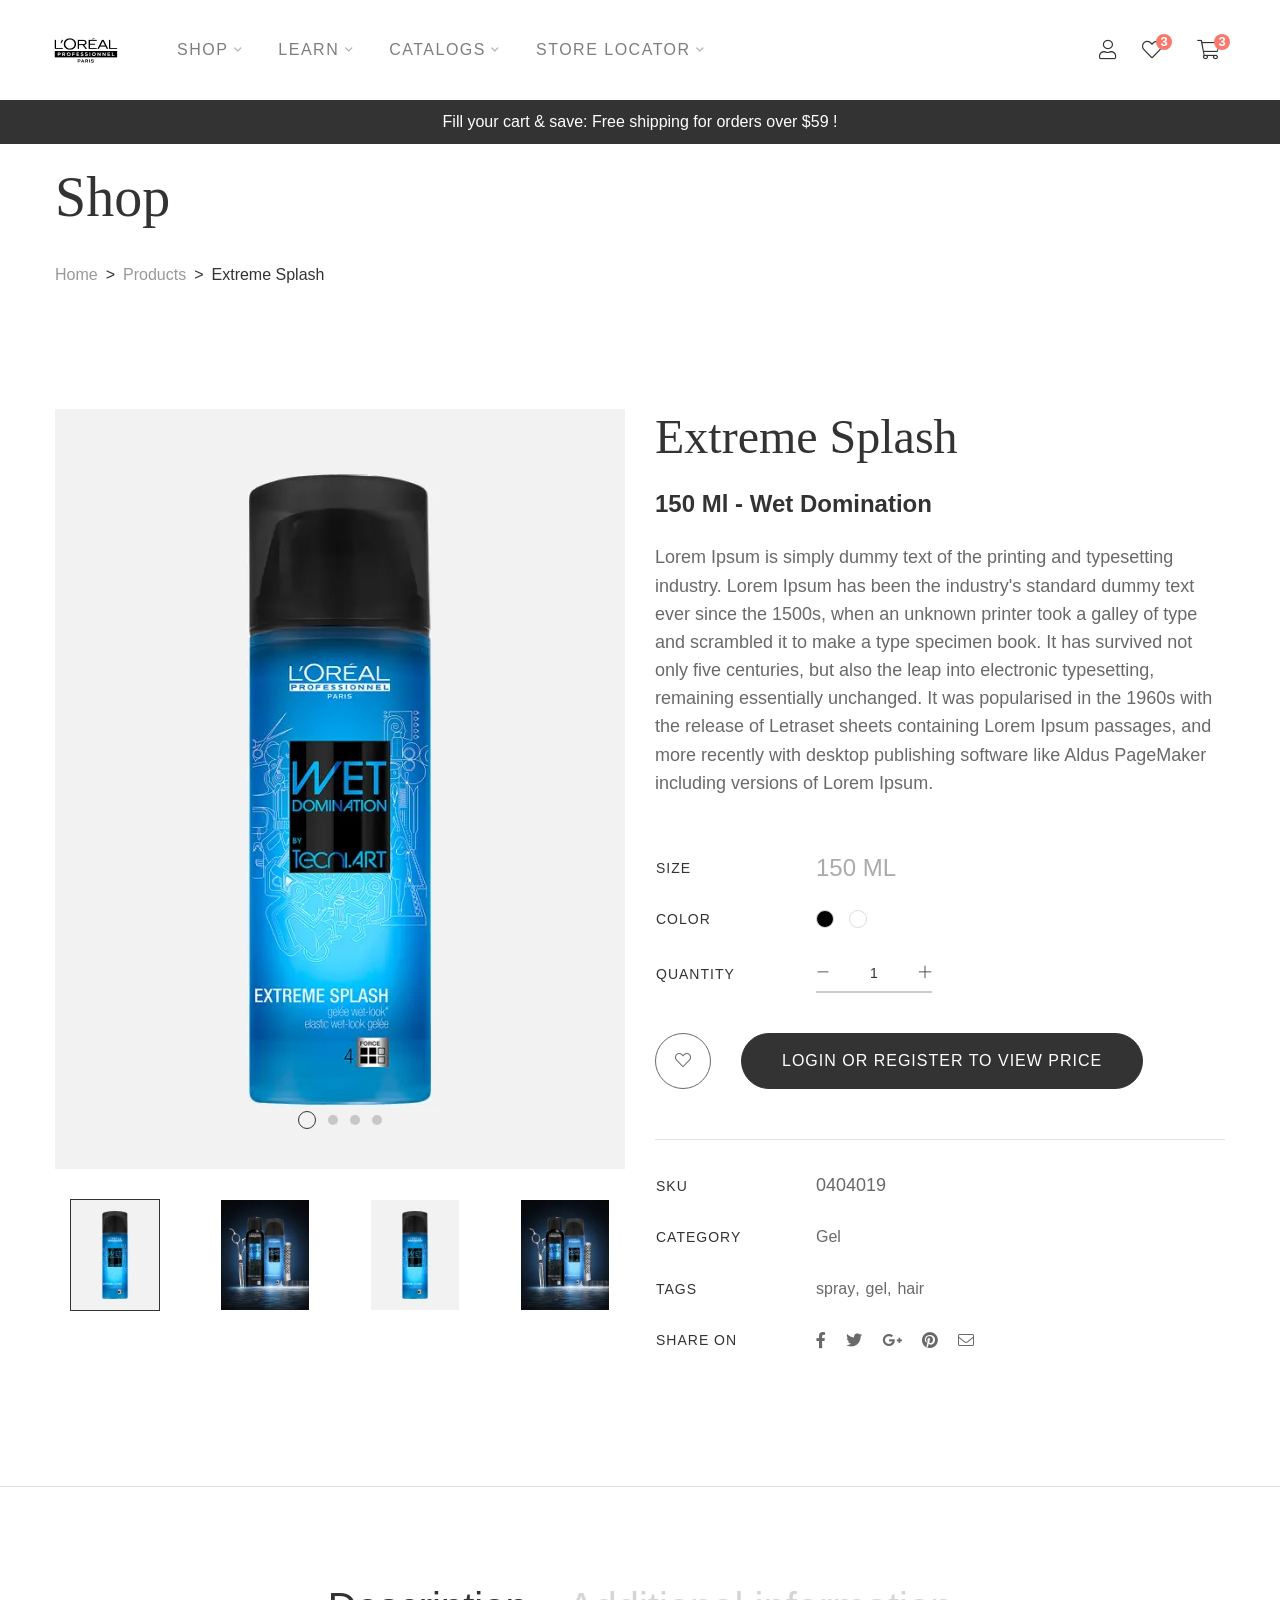
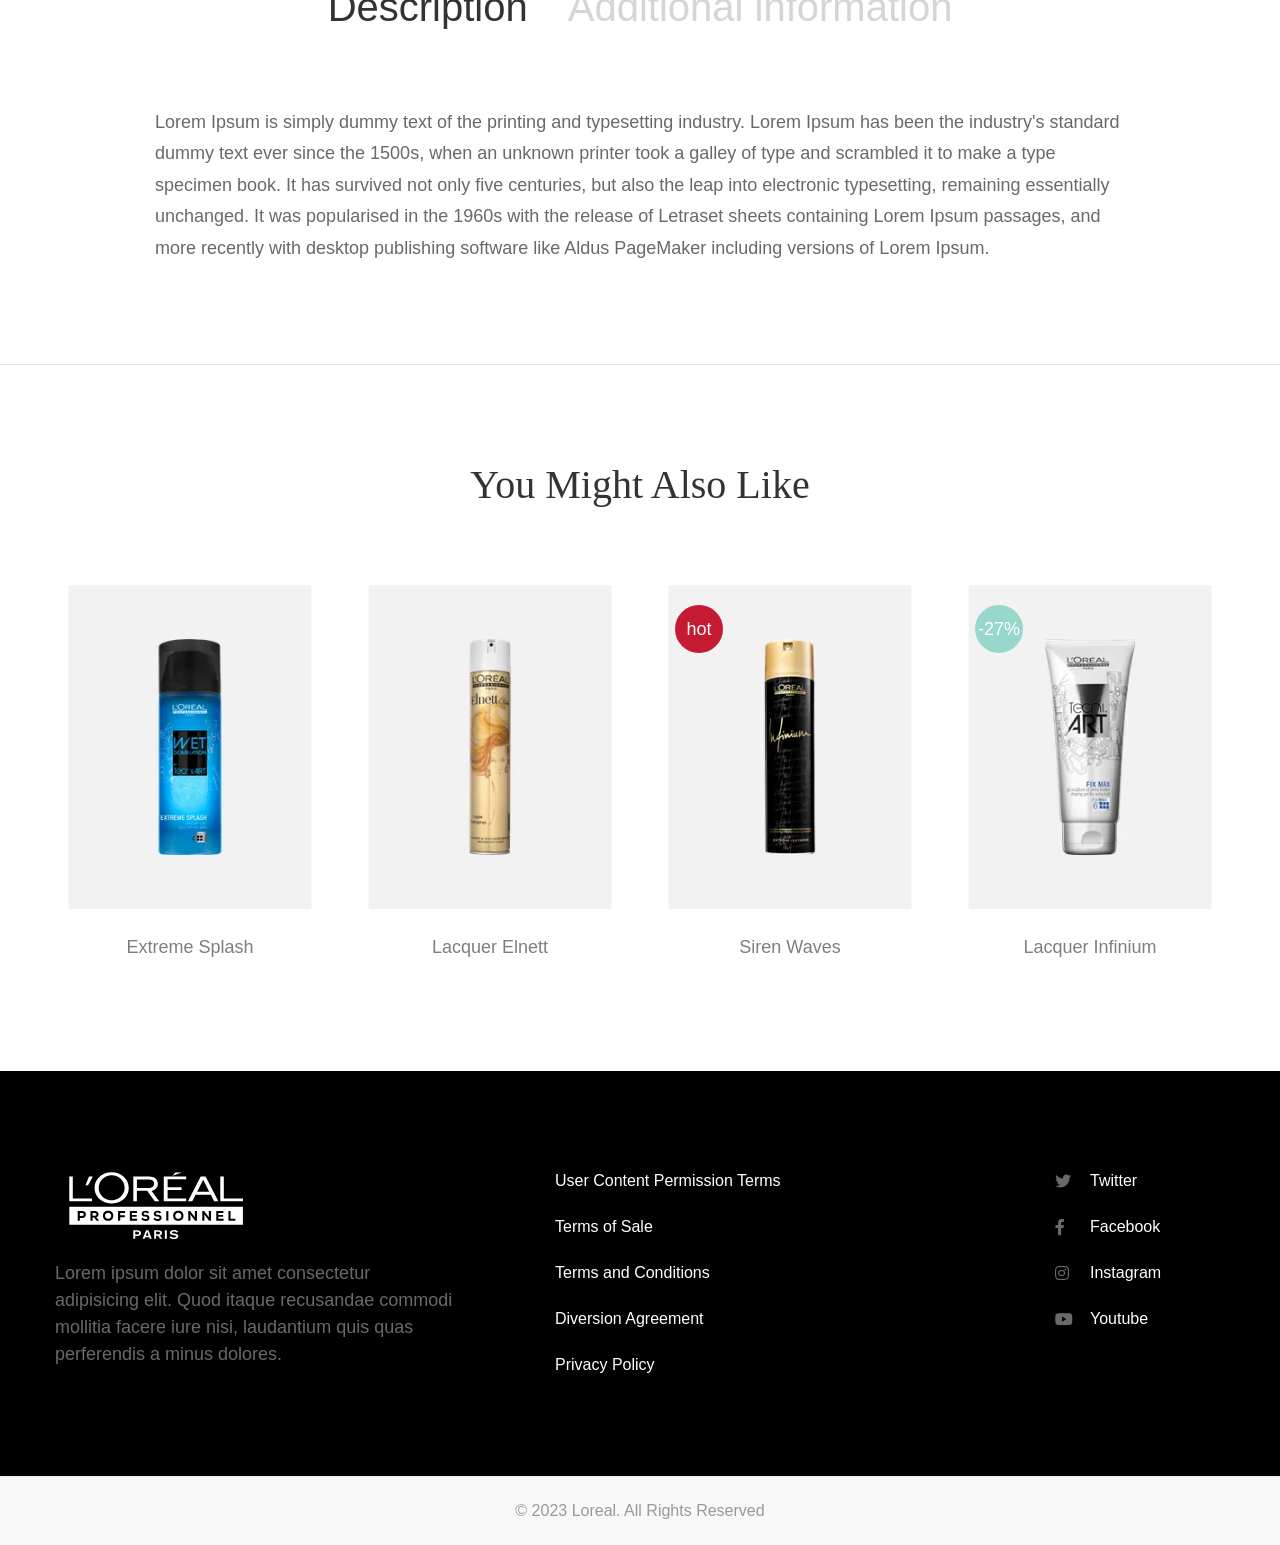
==== commit fd9dd79c: "ht remove" ====
--- a/product-details.html
+++ b/product-details.html
@@ -1,8 +1,5 @@
 <!DOCTYPE html>
 <html class="no-js" lang="en">
-
-
-<!-- Mirrored from htmldemo.net/learts/learts/product-details.html by HTTrack Website Copier/3.x [XR&CO'2014], Wed, 22 Mar 2023 07:00:36 GMT -->
 <head>
     <meta charset="utf-8">
     <meta http-equiv="x-ua-compatible" content="ie=edge">
@@ -1528,7 +1525,4 @@
     <script src="assets/js/main.js"></script>
 
 </body>
-
-
-<!-- Mirrored from htmldemo.net/learts/learts/product-details.html by HTTrack Website Copier/3.x [XR&CO'2014], Wed, 22 Mar 2023 07:00:39 GMT -->
 </html>
